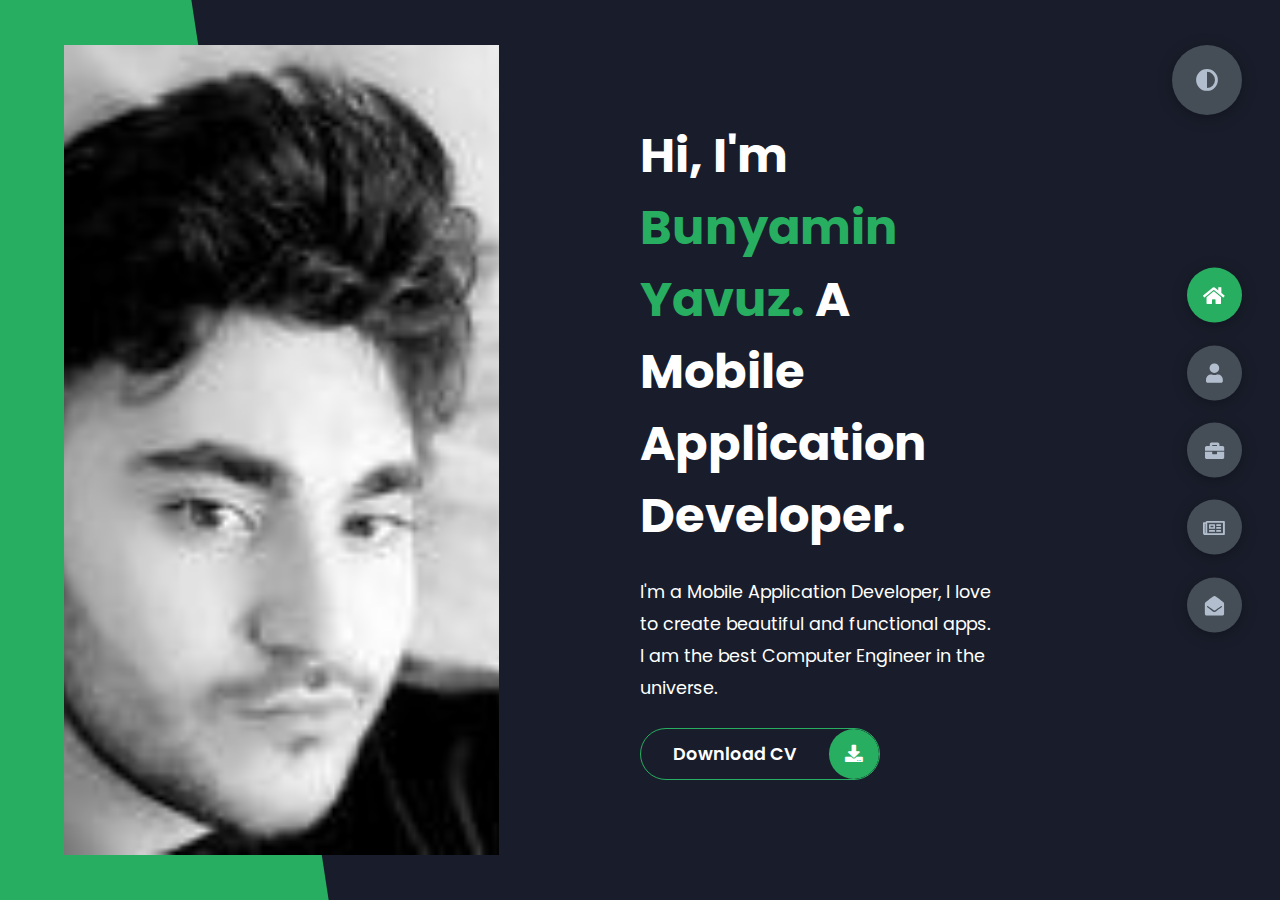
==== index.html @ 055fc120 "CE11" ====
<!DOCTYPE html>
<html lang="en">

<head>
    <meta charset="UTF-8">
    <meta http-equiv="X-UA-Compatible" content="IE=edge">
    <meta name="viewport" content="width=device-width, initial-scale=1.0">
    <title>Portfolio</title>
    <link rel="stylesheet" href="styles/styles.css">
    <link rel="preconnect" href="https://fonts.googleapis.com">
    <link rel="preconnect" href="https://fonts.gstatic.com" crossorigin>
    <link rel="stylesheet" href="https://cdnjs.cloudflare.com/ajax/libs/font-awesome/5.15.4/css/all.min.css"
        integrity="sha512-1ycn6IcaQQ40/MKBW2W4Rhis/DbILU74C1vSrLJxCq57o941Ym01SwNsOMqvEBFlcgUa6xLiPY/NS5R+E6ztJQ=="
        crossorigin="anonymous" referrerpolicy="no-referrer" />
    <link href="https://fonts.googleapis.com/css2?family=Poppins:wght@400;500;600;700;800&display=swap"
        rel="stylesheet">
</head>

<body class="main-content">
    <header class="container header active" id="home">
        <div class="header-content">
            <div class="left-header">
                <div class="h-shape"></div>
                <div class="image">
                    <img src="img/myProfilePhoto.png" alt="" width="70" height="100">
                </div>
            </div>
            <div class="right-header">
                <h1 class="name">
                    Hi, I'm <span>Bunyamin Yavuz.</span>
                    A Mobile Application Developer.
                </h1>
                <p>
                    I'm a Mobile Application Developer, I love to create beautiful and functional apps.
                    I am the best Computer Engineer in the universe.
                </p>
                <div class="btn-con">
                    <a href="" class="main-btn">
                        <span class="btn-text">Download CV</span>
                        <span class="btn-icon"><i class="fas fa-download"></i></span>
                    </a>
                </div>
            </div>
        </div>
    </header>
    <main>
        <section class="container about" id="about">
            <div class="main-title">
                <h2>About <span>me</span><span class="bg-text">my stats</span></h2>
            </div>
            <div class="about-container">
                <div class="left-about">
                    <h4>Information About me</h4>
                    <p>
                        I'm a computer engineering student in Turkiye.
                        I'm learning everything to become the best one.<br /> <br />
                        One day will come and that day everyone will know me.
                    </p>
                    <div class="btn-con">
                        <a href="#" class="main-btn">
                            <span class="btn-text">Download CV</span>
                            <span class="btn-icon"><i class="fas fa-download"></i></span>
                        </a>
                    </div>
                </div>
                <div class="right-about">
                    <div class="about-item">
                        <div class="abt-text">
                            <p class="large-text">20+</p>
                            <p class="small-text">Projects <br /> Completed</p>
                        </div>
                    </div>
                    <div class="about-item">
                        <div class="abt-text">
                            <p class="large-text">3+</p>
                            <p class="small-text">Years of <br /> experience</p>
                        </div>
                    </div>
                    <div class="about-item">
                        <div class="abt-text">
                            <p class="large-text">30+</p>
                            <p class="small-text">Happy <br /> Clients</p>
                        </div>
                    </div>
                    <div class="about-item">
                        <div class="abt-text">
                            <p class="large-text">40+</p>
                            <p class="small-text">Customer <br /> reviews</p>
                        </div>
                    </div>
                </div>
            </div>
            <div class="about-stats">
                <h4 class="stat-title">My Skills</h4>
                <div class="progress-bars">
                    <div class="progress-bar">
                        <p class="prog-title">html5</p>
                        <div class="progress-con">
                            <p class="prog-text">80%</p>
                            <div class="progress">
                                <span class="html"></span>
                            </div>
                        </div>
                    </div>
                    <div class="progress-bar">
                        <p class="prog-title">css3</p>
                        <div class="progress-con">
                            <p class="prog-text">80%</p>
                            <div class="progress">
                                <span class="css"></span>
                            </div>
                        </div>
                    </div>
                    <div class="progress-bar">
                        <p class="prog-title">python</p>
                        <div class="progress-con">
                            <p class="prog-text">75%</p>
                            <div class="progress">
                                <span class="js"></span>
                            </div>
                        </div>
                    </div>
                    <div class="progress-bar">
                        <p class="prog-title">Dart</p>
                        <div class="progress-con">
                            <p class="prog-text">85%</p>
                            <div class="progress">
                                <span class="react"></span>
                            </div>
                        </div>
                    </div>
                    <div class="progress-bar">
                        <p class="prog-title">Flutter</p>
                        <div class="progress-con">
                            <p class="prog-text">83%</p>
                            <div class="progress">
                                <span class="node"></span>
                            </div>
                        </div>
                    </div>
                    <div class="progress-bar">
                        <p class="prog-title">JavaScript</p>
                        <div class="progress-con">
                            <p class="prog-text">60%</p>
                            <div class="progress">
                                <span class="python"></span>
                            </div>
                        </div>
                    </div>
                </div>
            </div>
            <h4 class="stat-title">My Timeline</h4>
            <div class="timeline">
                <div class="timeline-item">
                    <div class="tl-icon">
                        <i class="fas fa-briefcase"></i>
                    </div>
                    <p class="tl-duration">2020 - present</p>
                    <h5>Computer Engineering Student<span> - University</span></h5>
                    <p>
                        ACADEMIC LANGUAGE SKILLS<br>
                        AUTOMATA THEORY AND FORMAL LANGUAGES<br>
                        COMPUTER NETWORKS<br>
                        COMPUTING FOR MEDICINE<br>
                        DATA MANAGEMENT AND FILE STRUCTURES<br>
                        DATABASE MANAGEMENT SYSTEMS<br>
                        DIFFERENTIAL EQUATIONS<br>
                        DIGITAL LOGIC SYSTEMS<br>
                        DIGITAL LOGIC SYSTEMS LABORATORY<br>
                        DISCRETE MATHEMATICS<br>
                        ECONOMICS<br>
                        ENGINEERING ETHICS<br>
                        FUNDAMENTALS OF COMPUTER VISION<br>
                        FUNDAMENTALS OF MACHINE LEARNING<br>
                        GRADUATION DESIGN PROJECT<br>
                        HUMAN-COMPUTER INTERACTION AND USABILITY<br>
                        WEB-BASED PROGRAMMING<br>
                        PRONOUNCIATION SKILLS<br>
                        PROGRAMMING LANGUAGES<br>
                        MICROPROCESSORS<br>
                        MICROPROCESSORS LABORATORY<br>
                        PHYSICS II<br>
                        MATHEMATICS II<br>
                        INTRODUCTION TO PROGRAMMING<br>
                        INTERNSHIP I-II<br>

                    </p>
                </div>
                <div class="timeline-item">
                    <div class="tl-icon">
                        <i class="fas fa-briefcase"></i>
                    </div>
                    <p class="tl-duration">2022 - present</p>
                    <h5>Flutter<span>Online Course</span></h5>
                    <p>
                        I'm learning how to develop native mobile applications as a cross-platform using the dart language with flutter sdk, and I'm uploading applications to the store.
                    </p>
                </div>
            </div>
        </section>
        <section class="container" id="portfolio">
            <div class="main-title">
                <h2>My <span>Portfolio</span><span class="bg-text">My Work</span></h2>
            </div>
            <p class="port-text">
                Here is some of my work that I've done in various programming languages.
            </p>
            <div class="portfolios">
                <div class="portfolio-item">
                    <div class="image">
                        <img src="img/port1.jpg" alt="">
                    </div>
                    <div class="hover-items">
                        <h3>Project Source</h3>
                        <div class="icons">
                            <a href="#" class="icon">
                                <i class="fab fa-github"></i>
                            </a>
                            <a href="#" class="icon">
                                <i class="fab fa-behance"></i>
                            </a>
                            <a href="#" class="icon">
                                <i class="fab fa-youtube"></i>
                            </a>
                        </div>
                    </div>
                </div>
                <div class="portfolio-item">
                    <div class="image">
                        <img src="img/port2.jpg" alt="">
                    </div>
                    <div class="hover-items">
                        <h3>Project Source</h3>
                        <div class="icons">
                            <a href="#" class="icon">
                                <i class="fab fa-github"></i>
                            </a>
                            <a href="#" class="icon">
                                <i class="fab fa-behance"></i>
                            </a>
                            <a href="#" class="icon">
                                <i class="fab fa-youtube"></i>
                            </a>
                        </div>
                    </div>
                </div>
                <div class="portfolio-item">
                    <div class="image">
                        <img src="img/port3.jpg" alt="">
                    </div>
                    <div class="hover-items">
                        <h3>Project Source</h3>
                        <div class="icons">
                            <a href="#" class="icon">
                                <i class="fab fa-github"></i>
                            </a>
                            <a href="#" class="icon">
                                <i class="fab fa-behance"></i>
                            </a>
                            <a href="#" class="icon">
                                <i class="fab fa-youtube"></i>
                            </a>
                        </div>
                    </div>
                </div>
                <div class="portfolio-item">
                    <div class="image">
                        <img src="img/port4.jpg" alt="">
                    </div>
                    <div class="hover-items">
                        <h3>Project Source</h3>
                        <div class="icons">
                            <a href="#" class="icon">
                                <i class="fab fa-github"></i>
                            </a>
                            <a href="#" class="icon">
                                <i class="fab fa-behance"></i>
                            </a>
                            <a href="#" class="icon">
                                <i class="fab fa-youtube"></i>
                            </a>
                        </div>
                    </div>
                </div>
                <div class="portfolio-item">
                    <div class="image">
                        <img src="img/port5.jpg" alt="">
                    </div>
                    <div class="hover-items">
                        <h3>Project Source</h3>
                        <div class="icons">
                            <a href="#" class="icon">
                                <i class="fab fa-github"></i>
                            </a>
                            <a href="#" class="icon">
                                <i class="fab fa-behance"></i>
                            </a>
                            <a href="#" class="icon">
                                <i class="fab fa-youtube"></i>
                            </a>
                        </div>
                    </div>
                </div>
                <div class="portfolio-item">
                    <div class="image">
                        <img src="img/port2.jpg" alt="">
                    </div>
                    <div class="hover-items">
                        <h3>Project Source</h3>
                        <div class="icons">
                            <a href="#" class="icon">
                                <i class="fab fa-github"></i>
                            </a>
                            <a href="#" class="icon">
                                <i class="fab fa-behance"></i>
                            </a>
                            <a href="#" class="icon">
                                <i class="fab fa-youtube"></i>
                            </a>
                        </div>
                    </div>
                </div>
                <div class="portfolio-item">
                    <div class="image">
                        <img src="img/port7.jpg" alt="">
                    </div>
                    <div class="hover-items">
                        <h3>Project Source</h3>
                        <div class="icons">
                            <a href="#" class="icon">
                                <i class="fab fa-github"></i>
                            </a>
                            <a href="#" class="icon">
                                <i class="fab fa-behance"></i>
                            </a>
                            <a href="#" class="icon">
                                <i class="fab fa-youtube"></i>
                            </a>
                        </div>
                    </div>
                </div>
            </div>
        </section>
        <section class="container" id="blogs">
            <div class="blogs-content">
                <div class="main-title">
                    <h2>My <span>Blogs</span><span class="bg-text">My Blogs</span></h2>
                </div>
                <div class="blogs">
                    <div class="blog">
                        <img src="img/port6.jpg" alt="">
                        <div class="blog-text">
                            <h4>
                                How to Create Your Own Mobile Application
                            </h4>
                            <p>
                                Lorem ipsum dolor sit, amet consectetur adipisicing elit.
                                Doloribus natus voluptas, eos obcaecati recusandae amet?
                            </p>
                        </div>
                    </div>
                    <div class="blog">
                        <img src="img/blog1.jpg" alt="">
                        <div class="blog-text">
                            <h4>
                                How to Become an Expert in Mobile Application Development
                            </h4>
                            <p>
                                Lorem ipsum dolor sit, amet consectetur adipisicing elit.
                                Doloribus natus voluptas, eos obcaecati recusandae amet?
                            </p>
                        </div>
                    </div>
                    <div class="blog">
                        <img src="img/blog2.jpg" alt="">
                        <div class="blog-text">
                            <h4>
                                Become a Mobile Application Developer in 3 months
                            </h4>
                            <p>
                                Lorem ipsum dolor sit, amet consectetur adipisicing elit.
                                Doloribus natus voluptas, eos obcaecati recusandae amet?
                            </p>
                        </div>
                    </div>
                    <div class="blog">
                        <img src="img/blog3.jpg" alt="">
                        <div class="blog-text">
                            <h4>
                                Development made easy with Flutter SDK
                            </h4>
                            <p>
                                Lorem ipsum dolor sit, amet consectetur adipisicing elit.
                                Doloribus natus voluptas, eos obcaecati recusandae amet?
                            </p>
                        </div>
                    </div>
                    <div class="blog">
                        <img src="img/port1.jpg" alt="">
                        <div class="blog-text">
                            <h4>
                                Get started with Flutter
                            </h4>
                            <p>
                                <a href="https://flutter.dev/learn">Learn Flutter</a>
                            </p>
                        </div>
                    </div>
                    <div class="blog">
                        <img src="img/port3.jpg" alt="">
                        <div class="blog-text">
                            <h4>
                                This is what you need to know about Mobile Application Development
                            </h4>
                            <p>
                                Lorem ipsum dolor sit, amet consectetur adipisicing elit.
                                Doloribus natus voluptas, eos obcaecati recusandae amet?
                            </p>
                        </div>
                    </div>
                </div>
            </div>
        </section>
        <section class="container contact" id="contact">
            <div class="contact-container">
                <div class="main-title">
                    <h2>Contact <span>Me</span><span class="bg-text">Contact</span></h2>
                </div>
                <div class="contact-content-con">
                    <div class="left-contact">
                        <h4>Contact me here</h4>
                        <p>
                            You can contact me without any hesitation.
                        </p>
                        <div class="contact-info">
                            <div class="contact-item">
                                <div class="icon">
                                    <i class="fas fa-map-marker-alt"></i>
                                    <span>Location</span>
                                </div>
                                <p>
                                    : Antalya, Turkiye
                                </p>
                            </div>
                            <div class="contact-item">
                                <div class="icon">
                                    <i class="fas fa-envelope"></i>
                                    <span>Email</span>
                                </div>
                                <p>
                                    <span>: 1b.yavuz07@gmail.com</span>
                                </p>
                            </div>
                            <div class="contact-item">
                                <div class="icon">
                                    <i class="fas fa-user-graduate"></i>
                                    <span>Education</span>
                                </div>
                                <p>
                                    <span>: University(Computer Engineering)</span>
                                </p>
                            </div>
                            <div class="contact-item">
                                <div class="icon">
                                    <i class="fas fa-user-graduate"></i>
                                    <span>Mobile Number</span>
                                </div>
                                <p>
                                    <span>: +905387374964</span>
                                </p>
                            </div>
                            <div class="contact-item">
                                <div class="icon">
                                    <i class="fas fa-globe-africa"></i>
                                    <span>Languages</span>
                                </div>
                                <p>
                                    <span>: Turkish, English</span>
                                </p>
                            </div>
                        </div>
                        <div class="contact-icons">
                            <div class="contact-icon">
                                <a href="https://www.instagram.com/bnymn_yvz07" target="_blank">
                                    <i class="fab fa-instagram"></i>
                                </a>
                                <a href="https://github.com/BunyaminYavuz" target="_blank">
                                    <i class="fab fa-github"></i>
                                </a>
                                <a href="https://twitter.com/bnymnYvz07" target="_blank">
                                    <i class="fab fa-twitter"></i>
                                </a>
                            </div>
                        </div>
                    </div>
                    <div class="right-contact">
                        <form action="" class="contact-form">
                            <div class="input-control i-c-2">
                                <input type="text" required placeholder="YOUR NAME">
                                <input type="email" required placeholder="YOUR EMAIL">
                            </div>
                            <div class="input-control">
                                <input type="text" required placeholder="ENTER SUBJECT">
                            </div>
                            <div class="input-control">
                                <textarea name="" id="" cols="15" rows="8" placeholder="Message Here..."></textarea>
                            </div>
                            <div class="submit-btn">
                                <a href="#" class="main-btn">
                                    <span class="btn-text">Download CV</span>
                                    <span class="btn-icon"><i class="fas fa-download"></i></span>
                                </a>
                            </div>
                        </form>
                    </div>
                </div>
            </div>
        </section>
    </main>

    <div class="controls">
        <div class="control active-btn" data-id="home">
            <i class="fas fa-home"></i>
        </div>
        <div class="control" data-id="about">
            <i class="fas fa-user"></i>
        </div>
        <div class="control" data-id="portfolio">
            <i class="fas fa-briefcase"></i>
        </div>
        <div class="control" data-id="blogs">
            <i class="far fa-newspaper"></i>
        </div>
        <div class="control" data-id="contact">
            <i class="fas fa-envelope-open"></i>
        </div>
    </div>
    <div class="theme-btn">
        <i class="fas fa-adjust"></i>
    </div>
    <script src="app.js"></script>
</body>

</html>
---- styles/styles.css ----
* {
  margin: 0;
  padding: 0;
  box-sizing: border-box;
  list-style: none;
}

:root {
  --color-primary: #191d2b;
  --color-secondary: #27ae60;
  --color-white: #ffffff;
  --color-black: #000;
  --color-grey0: #f8f8f8;
  --color-grey-1: #dbe1e8;
  --color-grey-2: #b2becd;
  --color-grey-3: #6c7983;
  --color-grey-4: #454e56;
  --color-grey-5: #2a2e35;
  --color-grey-6: #12181b;
  --br-sm-2: 14px;
  --box-shadow-1: 0 3px 15px rgba(0, 0, 0, 0.3);
}

.light-mode {
  --color-primary: #ffffff;
  --color-secondary: #f56692;
  --color-white: #454e56;
  --color-black: #000;
  --color-grey0: #f8f8f8;
  --color-grey-1: #6c7983;
  --color-grey-2: #6c7983;
  --color-grey-3: #6c7983;
  --color-grey-4: #454e56;
  --color-grey-5: #f8f8f8;
  --color-grey-6: #12181b;
}

body {
  background-color: var(--color-primary);
  font-family: "Poppins", sans-serif;
  font-size: 1.1rem;
  color: var(--color-white);
  transition: all 0.4s ease-in-out;
}

a {
  display: inline-block;
  text-decoration: none;
  color: inherit;
  font-family: inherit;
}

header {
  min-height: 100vh;
  color: var(--color-white);
  overflow: hidden;
  padding: 0 !important;
}

section {
  min-height: 100vh;
  width: 100%;
  position: absolute;
  left: 0;
  top: 0;
  padding: 3rem 18rem;
}

.container {
  display: none;
  transform: translateY(-100%) scale(0);
  transition: all 0.4s ease-in-out;
  background-color: var(--color-primary);
}

.active {
  display: block;
  animation: appear 1s ease-in-out;
  transform: translateY(0) scaleY(1);
}
@keyframes appear {
  0% {
    transform: translateY(-100%) scaleY(0);
  }
  100% {
    transform: translateY(0) scaleY(1);
  }
}

.controls {
  position: fixed;
  z-index: 10;
  top: 50%;
  right: 3%;
  display: flex;
  flex-direction: column;
  align-items: center;
  justify-content: center;
  transform: translateY(-50%);
}
.controls .control {
  padding: 1rem;
  cursor: pointer;
  background-color: var(--color-grey-4);
  width: 55px;
  height: 55px;
  border-radius: 50%;
  display: flex;
  justify-content: center;
  align-items: center;
  margin: 0.7rem 0;
  box-shadow: var(--box-shadow-1);
}
.controls .control i {
  font-size: 1.2rem;
  color: var(--color-grey-2);
  pointer-events: none;
}
.controls .active-btn {
  background-color: var(--color-secondary);
  transition: all 0.4s ease-in-out;
}
.controls .active-btn i {
  color: var(--color-white);
}

.theme-btn {
  top: 5%;
  right: 3%;
  width: 70px;
  height: 70px;
  border-radius: 50%;
  background-color: var(--color-grey-4);
  cursor: pointer;
  position: fixed;
  display: flex;
  justify-content: center;
  align-items: center;
  box-shadow: 0 3px 15px rgba(0, 0, 0, 0.3);
  transition: all 0.1s ease-in-out;
}
.theme-btn:active {
  transform: translateY(-3px);
}
.theme-btn i {
  font-size: 1.4rem;
  color: var(--color-grey-2);
  pointer-events: none;
}

/*Header-content*/
.header-content {
  display: grid;
  grid-template-columns: repeat(2, 1fr);
  min-height: 100vh;
}
.header-content .left-header {
  display: flex;
  align-items: center;
  position: relative;
}
.header-content .left-header .h-shape {
  transition: all 0.4s ease-in-out;
  width: 65%;
  height: 100%;
  background-color: var(--color-secondary);
  position: absolute;
  left: 0;
  top: 0;
  z-index: -1;
  clip-path: polygon(0 0, 46% 0, 79% 100%, 0% 100%);
}
.header-content .left-header .image {
  border-radius: var(--br-sm-2);
  height: 90%;
  width: 68%;
  margin-left: 4rem;
  background-color: var(--color-black);
  transition: all 0.4s ease-in-out;
}
.header-content .left-header .image img {
  width: 100%;
  height: 100%;
  object-fit: cover;
  transition: all 0.4s ease-in-out;
  filter: grayscale(100%);
}
.header-content .left-header .image img:hover {
  filter: grayscale(0);
}
.header-content .right-header {
  display: flex;
  flex-direction: column;
  justify-content: center;
  padding-right: 18rem;
}
.header-content .right-header .name {
  font-size: 3rem;
}
.header-content .right-header .name span {
  color: var(--color-secondary);
}
.header-content .right-header p {
  margin: 1.5rem 0;
  line-height: 2rem;
}

/*About*/
.about-container {
  display: grid;
  grid-template-columns: repeat(2, 1fr);
  padding-top: 3.5rem;
  padding-bottom: 5rem;
}
.about-container .right-about {
  display: grid;
  grid-template-columns: repeat(2, 1fr);
  grid-gap: 2rem;
}
.about-container .right-about .about-item {
  border: 1px solid var(--color-grey-5);
  border-radius: 5px;
  transition: all 0.4s ease-in-out;
  box-shadow: 1px 2px 15px rgba(0, 0, 0, 0.1);
}
.about-container .right-about .about-item:hover {
  cursor: default;
  transform: translateY(-5px);
  border: 1px solid var(--color-secondary);
  box-shadow: 1px 4px 15px rgba(0, 0, 0, 0.32);
}
.about-container .right-about .about-item .abt-text {
  padding: 1.5rem;
  display: flex;
  flex-direction: column;
}
.about-container .right-about .about-item .abt-text .large-text {
  font-size: 3rem;
  font-weight: 700;
  color: var(--color-secondary);
}
.about-container .right-about .about-item .abt-text .small-text {
  padding-left: 3rem;
  position: relative;
  text-transform: uppercase;
  font-size: 1.2rem;
  color: var(--color-grey-1);
  letter-spacing: 2px;
}
.about-container .right-about .about-item .abt-text .small-text::before {
  content: "";
  position: absolute;
  left: 0;
  top: 15px;
  width: 2rem;
  height: 2px;
  background-color: var(--color-grey-5);
}
.about-container .left-about {
  padding-right: 5rem;
}
.about-container .left-about p {
  line-height: 2rem;
  padding: 1rem;
  color: var(--color-grey-1);
}
.about-container .left-about h4 {
  font-size: 2rem;
  text-transform: uppercase;
}

.about-stats {
  padding-bottom: 4rem;
}
.about-stats .progress-bars {
  display: grid;
  grid-template-columns: repeat(2, 1fr);
  grid-gap: 2rem;
}
.about-stats .progress-bars .progress-bar {
  display: flex;
  flex-direction: column;
}
.about-stats .progress-bars .progress-bar .prog-title {
  text-transform: uppercase;
  font-weight: 500;
}
.about-stats .progress-bars .progress-bar .progress-con {
  display: flex;
  align-items: center;
}
.about-stats .progress-bars .progress-bar .progress-con .prog-text {
  color: var(--color-grey-2);
}
.about-stats .progress-bars .progress-bar .progress-con .progress {
  width: 100%;
  height: 0.45rem;
  background-color: var(--color-grey-4);
  margin-left: 1rem;
  position: relative;
}
.about-stats .progress-bars .progress-bar .progress-con .progress span {
  position: absolute;
  top: 0;
  left: 0;
  height: 100%;
  background-color: var(--color-secondary);
  transition: all 0.4s ease-in-out;
  width: 60%;
}
.about-stats .progress-bars .progress-bar .progress-con .progress .html {
  width: 80%;
}
.about-stats .progress-bars .progress-bar .progress-con .progress .css {
  width: 95%;
}
.about-stats .progress-bars .progress-bar .progress-con .progress .js {
  width: 75%;
}
.about-stats .progress-bars .progress-bar .progress-con .progress .react {
  width: 60%;
}
.about-stats .progress-bars .progress-bar .progress-con .progress .node {
  width: 87%;
}
.about-stats .progress-bars .progress-bar .progress-con .progress .python {
  width: 70%;
}

.stat-title {
  text-transform: uppercase;
  font-size: 1.4rem;
  text-align: center;
  padding: 3.5rem 0;
  position: relative;
}
.stat-title::before {
  content: "";
  position: absolute;
  left: 50%;
  top: 0;
  width: 40%;
  height: 1px;
  background-color: var(--color-grey-5);
  transform: translateX(-50%);
}

/*Timeline*/
.timeline {
  display: grid;
  grid-template-columns: repeat(2, 1fr);
  grid-gap: 2rem;
  padding-bottom: 3rem;
}
.timeline .timeline-item {
  position: relative;
  padding-left: 3rem;
  border-left: 1px solid var(--color-grey-5);
}
.timeline .timeline-item .tl-icon {
  position: absolute;
  left: -27px;
  top: 0;
  background-color: var(--color-secondary);
  width: 50px;
  height: 50px;
  border-radius: 50%;
  display: flex;
  align-items: center;
  justify-content: center;
}
.timeline .timeline-item .tl-icon i {
  font-size: 1.3rem;
}
.timeline .timeline-item .tl-duration {
  padding: 0.2rem 0.6rem;
  background-color: var(--color-grey-5);
  border-radius: 15px;
  display: inline-block;
  font-size: 0.8rem;
  text-transform: uppercase;
  font-weight: 500;
}
.timeline .timeline-item h5 {
  padding: 1rem 0;
  text-transform: uppercase;
  font-size: 1.3rem;
  font-weight: 600;
}
.timeline .timeline-item h5 span {
  color: var(--color-grey-2);
  font-weight: 500;
  font-size: 1.2rem;
}
.timeline .timeline-item p {
  color: var(--color-grey-2);
}

.port-text {
  padding: 2rem 0;
  text-align: center;
}

.portfolios {
  display: grid;
  grid-template-columns: repeat(3, 1fr);
  grid-gap: 2rem;
  margin-top: 3rem;
}
.portfolios .portfolio-item {
  position: relative;
  border-radius: 15px;
}
.portfolios .portfolio-item img {
  width: 100%;
  height: 300px;
  object-fit: cover;
  border-radius: 15px;
}
.portfolios .portfolio-item .hover-items {
  width: 100%;
  height: 100%;
  background-color: var(--color-secondary);
  position: absolute;
  left: 0;
  top: 0;
  border-radius: 15px;
  display: flex;
  justify-content: center;
  align-items: center;
  flex-direction: column;
  opacity: 0;
  transform: scale(0);
  transition: all 0.4s ease-in-out;
}
.portfolios .portfolio-item .hover-items h3 {
  font-size: 1.5rem;
  color: var(--color-white);
  margin-bottom: 1.5rem;
}
.portfolios .portfolio-item .hover-items .icons {
  display: flex;
  justify-content: center;
  align-items: center;
}
.portfolios .portfolio-item .hover-items .icons .icon {
  background-color: var(--color-primary);
  border-radius: 50%;
  width: 50px;
  height: 50px;
  display: flex;
  align-items: center;
  justify-content: center;
  margin: 0 1rem;
  cursor: pointer;
  transition: all 0.4s ease-in-out;
}
.portfolios .portfolio-item .hover-items .icons .icon i {
  font-size: 1.5rem;
  color: var(--color-white);
  margin: 0 1rem;
}
.portfolios .portfolio-item .hover-items .icons .icon:hover {
  background-color: var(--color-white);
}
.portfolios .portfolio-item .hover-items .icons .icon:hover i {
  color: var(--color-primary);
}

.portfolio-item:hover .hover-items {
  opacity: 1;
  transform: scale(1);
}

.blogs {
  display: grid;
  grid-template-columns: repeat(3, 1fr);
  grid-gap: 2rem;
  margin-top: 3rem;
}
.blogs .blog {
  position: relative;
  background-color: var(--color-grey-5);
  border-radius: 5px;
  box-shadow: 1px 1px 20px rgba(0, 0, 0, 0.1);
  transition: all 0.4s ease-in-out;
}
.blogs .blog:hover {
  box-shadow: 1px 1px 20px rgba(0, 0, 0, 0.3);
  transform: translateY(-5px);
  transition: all 0.4s ease-in-out;
}
.blogs .blog:hover img {
  filter: grayscale(0);
  transform: scale(1.1);
  box-shadow: 0px 4px 15px rgba(0, 0, 0, 0.8);
}
.blogs .blog img {
  width: 100%;
  height: 300px;
  object-fit: cover;
  border-top-left-radius: 5px;
  border-top-right-radius: 5px;
  filter: grayscale(100%);
  transition: all 0.4s ease-in-out;
}
.blogs .blog .blog-text {
  margin-top: -7px;
  padding: 1.1rem;
  border-top: 8px solid var(--color-secondary);
}
.blogs .blog .blog-text h4 {
  font-size: 1.5rem;
  margin-bottom: 0.7rem;
  transition: all 0.4s ease-in-out;
  cursor: pointer;
}
.blogs .blog .blog-text h4:hover {
  color: var(--color-secondary);
}
.blogs .blog .blog-text p {
  color: var(--color-grey-2);
  line-height: 2rem;
  padding-bottom: 1rem;
}

.contact-content-con {
  display: flex;
  padding-top: 3.5rem;
}
.contact-content-con .left-contact {
  flex: 2;
}
.contact-content-con .left-contact h4 {
  margin-top: 1rem;
  font-size: 2rem;
  text-transform: uppercase;
}
.contact-content-con .left-contact p {
  margin: 1rem 0;
  line-height: 2rem;
}
.contact-content-con .left-contact .contact-info .contact-item {
  display: grid;
  grid-template-columns: minmax(140px, 1fr) 3fr;
  gap: 1rem;
}
.contact-content-con .left-contact .contact-info .contact-item p {
  margin: 0.3rem 0 !important;
  padding: 0 !important;
}
.contact-content-con .left-contact .contact-info .contact-item .icon {
  display: grid;
  grid-template-columns: 40px 1fr;
}
.contact-content-con .left-contact .contact-info .contact-item .icon i {
  display: flex;
  align-items: center;
  font-size: 1.3rem;
}
.contact-content-con .left-contact .contact-info .contact-item .icon span {
  display: flex;
  align-items: center;
  line-height: 1rem;
}
.contact-content-con .left-contact .contact-icon {
  display: flex;
  margin-top: 2rem;
}
.contact-content-con .left-contact .contact-icon a {
  display: flex;
  align-items: center;
  color: var(--color-white);
  background-color: var(--color-grey-5);
  cursor: pointer;
  justify-content: center;
  width: 50px;
  height: 50px;
  border-radius: 50%;
  margin: 0 0.4rem;
  transition: all 0.4s ease-in-out;
}
.contact-content-con .left-contact .contact-icon a:hover {
  background-color: var(--color-secondary);
}
.contact-content-con .left-contact .contact-icon a:hover i {
  color: var(--color-primary);
}
.contact-content-con .left-contact .contact-icon a i {
  display: flex;
  align-items: center;
  justify-content: center;
  font-size: 1.3rem;
}
.contact-content-con .right-contact {
  flex: 3;
  margin-left: 3rem;
}
.contact-content-con .right-contact .input-control {
  margin: 1.5rem 0;
}
.contact-content-con .right-contact .input-control input,
.contact-content-con .right-contact .input-control textarea {
  border-radius: 30px;
  font-weight: inherit;
  font-size: inherit;
  font-family: inherit;
  padding: 0.8rem 1.1rem;
  outline: none;
  border: none;
  background-color: var(--color-grey-5);
  width: 100%;
  color: var(--color-white);
  resize: none;
}
.contact-content-con .right-contact .i-c-2 {
  display: flex;
}
.contact-content-con .right-contact .i-c-2 :last-child {
  margin-left: 1.5rem;
}
.contact-content-con .right-contact .submit-btn {
  display: flex;
  justify-content: flex-start;
}

/*Independed components*/
.btn-con {
  display: flex;
  align-self: flex-start;
}

.main-btn {
  border-radius: 30px;
  color: inherit;
  font-weight: 600;
  position: relative;
  border: 1px solid var(--color-secondary);
  display: flex;
  align-self: flex-start;
  align-items: center;
  overflow: hidden;
}
.main-btn .btn-text {
  padding: 0 2rem;
}
.main-btn .btn-icon {
  background-color: var(--color-secondary);
  display: flex;
  align-items: center;
  justify-content: center;
  border-radius: 50%;
  padding: 1rem;
}
.main-btn::before {
  content: "";
  position: absolute;
  top: 0;
  right: 0;
  transform: translateX(100%);
  transition: all 0.4s ease-out;
  z-index: -1;
}
.main-btn:hover {
  transition: all 0.4s ease-out;
}
.main-btn:hover::before {
  width: 100%;
  height: 100%;
  background-color: var(--color-secondary);
  transform: translateX(0);
  transition: all 0.4s ease-out;
}

.main-title {
  text-align: center;
}
.main-title h2 {
  position: relative;
  text-transform: uppercase;
  font-size: 4rem;
  font-weight: 700;
}
.main-title h2 span {
  color: var(--color-secondary);
}
.main-title h2 .bg-text {
  position: absolute;
  top: 50%;
  left: 50%;
  color: var(--color-grey-5);
  transition: all 0.4s ease-in-out;
  z-index: -1;
  transform: translate(-50%, -50%);
  font-weight: 800;
  font-size: 6.3rem;
}

.about-container .left-about p {
  padding-left: 0;
}

@media screen and (max-width: 600px) {
  header {
    padding: 0 !important;
  }
  .theme-btn {
    width: 50px;
    height: 50px;
  }
  .header-content {
    grid-template-columns: repeat(1, 1fr);
    padding-bottom: 6rem;
  }
  .left-header .h-shape {
    display: none;
  }
  .right-header {
    grid-row: 1;
    padding-right: 0rem !important;
    width: 90%;
    margin: 0 auto;
  }
  .right-header .name {
    font-size: 2.5rem !important;
    text-align: center;
    padding-top: 3rem;
  }
  .header-content .left-header .image {
    margin: 0 auto;
    width: 90%;
  }
  .controls {
    top: auto;
    bottom: 0;
    flex-direction: row;
    justify-content: center;
    left: 50%;
    transform: translateX(-50%);
    width: 100%;
    background-color: var(--color-grey-5);
  }
  .controls .control {
    margin: 1rem 0.3rem;
  }
  .about-container {
    grid-template-columns: repeat(1, 1fr);
  }
  .about-container .right-about {
    grid-template-columns: repeat(1, 1fr);
    padding-top: 2.5rem;
  }
  .about-container .left-about {
    padding-right: 0;
  }
  .about-container .left-about p {
    padding-left: 0;
  }
  .timeline {
    grid-template-columns: repeat(1, 1fr);
    padding-bottom: 6rem;
  }
  .container {
    padding: 2rem 2.5rem !important;
  }
  .about-stats .progress-bars {
    grid-template-columns: repeat(1, 1fr);
  }
  .portfolios {
    grid-template-columns: repeat(1, 1fr);
    padding-bottom: 6rem;
    margin-top: 1rem;
  }
  .blogs {
    grid-template-columns: repeat(1, 1fr);
    padding-bottom: 6rem;
  }
  .contact-content-con {
    flex-direction: column;
  }
  .contact-content-con .right-contact {
    margin-left: 0;
    margin-top: 2.5rem;
  }
  .contact-content-con .right-contact .i-c-2 {
    flex-direction: column;
  }
  .contact-content-con .right-contact .i-c-2 :last-child {
    margin-left: 0;
    margin-top: 1.5rem;
  }
  .contact-content-con .right-contact {
    margin-bottom: 6rem;
  }
  .contact-item {
    flex-direction: column;
    margin: 1rem 0;
  }
  .contact-item p {
    font-size: 15px;
    color: var(--color-grey-2);
  }
  .contact-item span {
    font-size: 15px;
  }
  .contact-item .icon {
    grid-template-columns: 25px 1fr;
  }
  .main-title h2 {
    font-size: 2rem;
  }
  .main-title h2 span {
    font-size: 2.3rem;
  }
  .main-title h2 .bg-text {
    font-size: 2.3rem;
  }
}
@media screen and (max-width: 1432px) {
  .container {
    padding: 7rem 11rem;
  }
  .contact-content-con {
    flex-direction: column;
  }
  .contact-content-con .right-contact {
    margin-left: 0;
    margin-top: 2.5rem;
  }
  .contact-content-con .right-contact .i-c-2 {
    flex-direction: column;
  }
  .contact-content-con .right-contact .i-c-2 :last-child {
    margin-left: 0;
    margin-top: 1.5rem;
  }
  .contact-content-con .right-contact {
    margin-bottom: 6rem;
  }
  .main-title h2 .bg-text {
    font-size: 5.5rem;
  }
}
@media screen and (max-width: 1250px) {
  .blogs {
    grid-template-columns: repeat(2, 1fr);
    margin-top: 6rem;
  }
  .portfolios {
    grid-template-columns: repeat(2, 1fr);
  }
  .header-content .right-header {
    padding-right: 9rem;
  }
}
@media screen and (max-width: 660px) {
  .blogs {
    grid-template-columns: repeat(1, 1fr);
  }
  .portfolios {
    grid-template-columns: repeat(1, 1fr);
  }
}
@media screen and (max-width: 1070px) {
  .about-container {
    grid-template-columns: repeat(1, 1fr);
  }
  .about-container .right-about {
    padding-top: 2.5rem;
  }
  .main-title h2 {
    font-size: 4rem;
  }
  .main-title h2 span {
    font-size: 4rem;
  }
  .main-title h2 .bg-text {
    font-size: 4.5rem;
  }
}
@media screen and (max-width: 970px) {
  .container {
    padding: 7rem 6rem;
  }
  .about-container .left-about {
    padding-right: 0rem;
  }
  .header-content {
    grid-template-columns: repeat(1, 1fr);
    padding-bottom: 6rem;
  }
  .left-header .h-shape {
    display: none;
  }
  .left-header .image {
    width: 90% !important;
    margin: 0 auto !important;
  }
  .right-header {
    grid-row: 1;
    padding-right: 0rem !important;
    width: 90%;
    margin: 0 auto;
  }
  .right-header .name {
    font-size: 2.5rem !important;
    text-align: center;
    padding-top: 3rem;
  }
}
@media screen and (max-width: 700px) {
  .container {
    padding: 7rem 3rem;
  }
  .about-stats .progress-bars {
    grid-template-columns: repeat(1, 1fr);
  }
  .about-container .right-about {
    grid-template-columns: repeat(1, 1fr);
  }
  .timeline {
    grid-template-columns: repeat(1, 1fr);
  }
  .main-title h2 {
    font-size: 3rem;
  }
  .main-title h2 span {
    font-size: 3rem;
  }
  .main-title h2 .bg-text {
    font-size: 4rem;
  }
}/*# sourceMappingURL=styles.css.map */
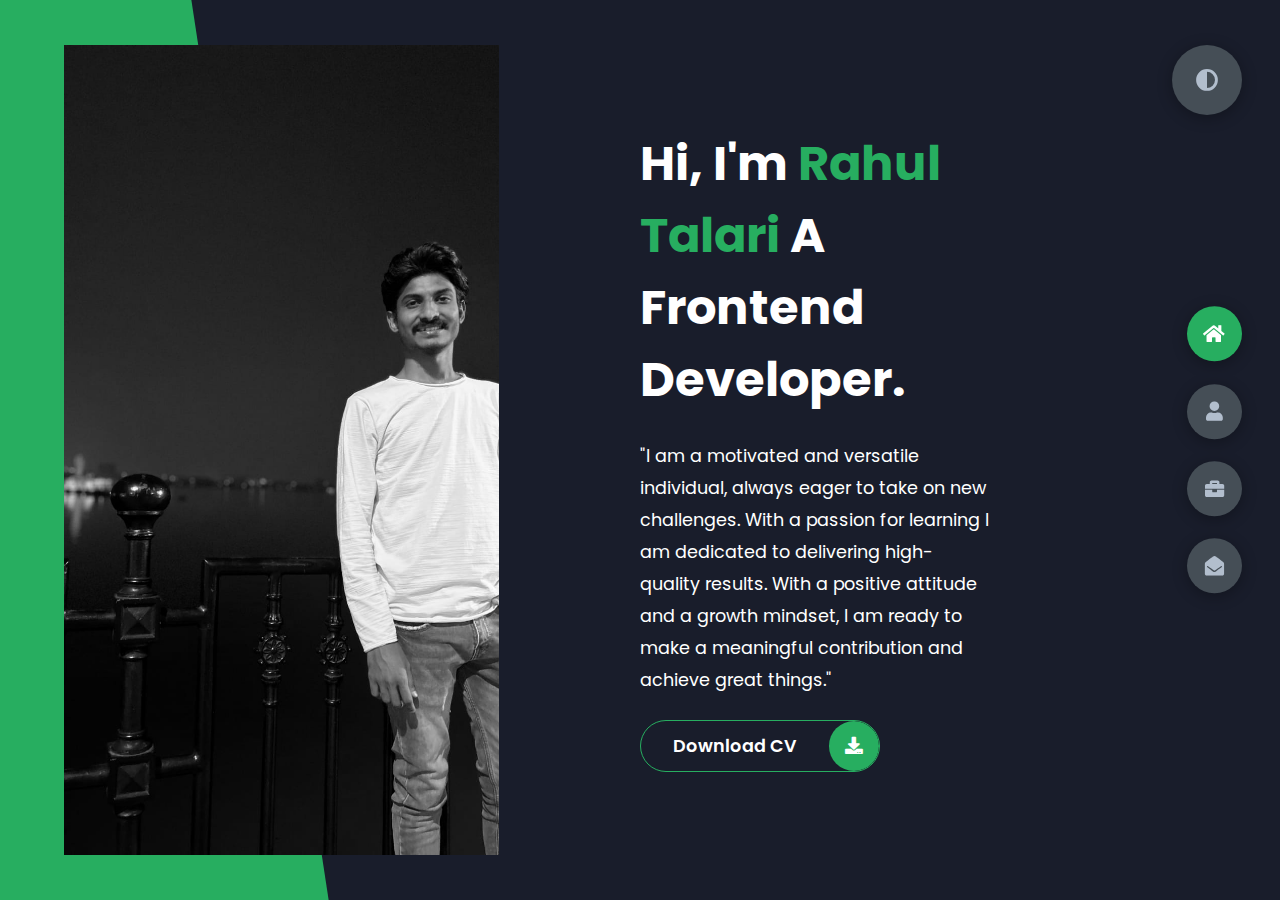
==== commit 3f941996: "Merge 9c639c60a6b4c94c3963bd19aed0814a29bf889d into d375f35c5ca3ef851695885207901fe9979290b1" ====
--- a/index.html
+++ b/index.html
@@ -1,6 +1,5 @@
 <!DOCTYPE html>
 <html lang="en">
-
 <head>
     <meta charset="UTF-8">
     <meta http-equiv="X-UA-Compatible" content="IE=edge">
@@ -9,33 +8,28 @@
     <link rel="stylesheet" href="styles/styles.css">
     <link rel="preconnect" href="https://fonts.googleapis.com">
     <link rel="preconnect" href="https://fonts.gstatic.com" crossorigin>
-    <link rel="stylesheet" href="https://cdnjs.cloudflare.com/ajax/libs/font-awesome/5.15.4/css/all.min.css"
-        integrity="sha512-1ycn6IcaQQ40/MKBW2W4Rhis/DbILU74C1vSrLJxCq57o941Ym01SwNsOMqvEBFlcgUa6xLiPY/NS5R+E6ztJQ=="
-        crossorigin="anonymous" referrerpolicy="no-referrer" />
-    <link href="https://fonts.googleapis.com/css2?family=Poppins:wght@400;500;600;700;800&display=swap"
-        rel="stylesheet">
+    <link rel="stylesheet" href="https://cdnjs.cloudflare.com/ajax/libs/font-awesome/5.15.4/css/all.min.css" integrity="sha512-1ycn6IcaQQ40/MKBW2W4Rhis/DbILU74C1vSrLJxCq57o941Ym01SwNsOMqvEBFlcgUa6xLiPY/NS5R+E6ztJQ==" crossorigin="anonymous" referrerpolicy="no-referrer" />
+    <link href="https://fonts.googleapis.com/css2?family=Poppins:wght@400;500;600;700;800&display=swap" rel="stylesheet">
 </head>
-
 <body class="main-content">
     <header class="container header active" id="home">
         <div class="header-content">
             <div class="left-header">
                 <div class="h-shape"></div>
                 <div class="image">
-                    <img src="img/myProfilePhoto.png" alt="" width="70" height="100">
+                    <img src="img/hero.jpg" alt="">
                 </div>
             </div>
             <div class="right-header">
                 <h1 class="name">
-                    Hi, I'm <span>Bunyamin Yavuz.</span>
-                    A Mobile Application Developer.
+                    Hi, I'm <span>Rahul Talari</span>
+                    A Frontend Developer.
                 </h1>
                 <p>
-                    I'm a Mobile Application Developer, I love to create beautiful and functional apps.
-                    I am the best Computer Engineer in the universe.
+                    "I am a motivated and versatile individual, always eager to take on new challenges. With a passion for learning I am dedicated to delivering high-quality results. With a positive attitude and a growth mindset, I am ready to make a meaningful contribution and achieve great things."
                 </p>
                 <div class="btn-con">
-                    <a href="" class="main-btn">
+                    <a href="https://drive.google.com/file/d/1JeAzBZcrSFL7q4zWxWLA1e-Z7Yxamy0b/view?usp=drive_link" class="main-btn">
                         <span class="btn-text">Download CV</span>
                         <span class="btn-icon"><i class="fas fa-download"></i></span>
                     </a>
@@ -52,49 +46,50 @@
                 <div class="left-about">
                     <h4>Information About me</h4>
                     <p>
-                        I'm a computer engineering student in Turkiye.
-                        I'm learning everything to become the best one.<br /> <br />
-                        One day will come and that day everyone will know me.
+                        Hi, I am Rahul.
+                        Exceptionally focused and reliable Entry level Frontend Developer with an outstanding work ethic .I am adept at contributing to a highly collaborating work environment, finding solutions and determining client satisfaction. I am a fast learner and quickly integrate to a team so I can provide value to a company and the customers. I am experienced in object-oriented programming , developing , testing & debugging code .
+                        
+                        Critical thinker with an instinct for design who plans to use these qualities in a front-end developer role that allows me to further develop my skills.
                     </p>
                     <div class="btn-con">
-                        <a href="#" class="main-btn">
+                        <a href="https://drive.google.com/file/d/1JeAzBZcrSFL7q4zWxWLA1e-Z7Yxamy0b/view?usp=drive_link" class="main-btn">
                             <span class="btn-text">Download CV</span>
                             <span class="btn-icon"><i class="fas fa-download"></i></span>
                         </a>
                     </div>
                 </div>
-                <div class="right-about">
+                <!-- <div class="right-about">
                     <div class="about-item">
                         <div class="abt-text">
-                            <p class="large-text">20+</p>
+                            <p class="large-text">650+</p>
                             <p class="small-text">Projects <br /> Completed</p>
                         </div>
                     </div>
                     <div class="about-item">
                         <div class="abt-text">
-                            <p class="large-text">3+</p>
+                            <p class="large-text">10+</p>
                             <p class="small-text">Years of <br /> experience</p>
                         </div>
                     </div>
                     <div class="about-item">
                         <div class="abt-text">
-                            <p class="large-text">30+</p>
+                            <p class="large-text">300+</p>
                             <p class="small-text">Happy <br /> Clients</p>
                         </div>
                     </div>
                     <div class="about-item">
                         <div class="abt-text">
-                            <p class="large-text">40+</p>
+                            <p class="large-text">400+</p>
                             <p class="small-text">Customer <br /> reviews</p>
                         </div>
                     </div>
-                </div>
+                </div> -->
             </div>
             <div class="about-stats">
                 <h4 class="stat-title">My Skills</h4>
                 <div class="progress-bars">
                     <div class="progress-bar">
-                        <p class="prog-title">html5</p>
+                        <p class="prog-title">html</p>
                         <div class="progress-con">
                             <p class="prog-text">80%</p>
                             <div class="progress">
@@ -103,16 +98,16 @@
                         </div>
                     </div>
                     <div class="progress-bar">
-                        <p class="prog-title">css3</p>
-                        <div class="progress-con">
-                            <p class="prog-text">80%</p>
+                        <p class="prog-title">css</p>
+                        <div class="progress-con">
+                            <p class="prog-text">85%</p>
                             <div class="progress">
                                 <span class="css"></span>
                             </div>
                         </div>
                     </div>
                     <div class="progress-bar">
-                        <p class="prog-title">python</p>
+                        <p class="prog-title">javascript</p>
                         <div class="progress-con">
                             <p class="prog-text">75%</p>
                             <div class="progress">
@@ -121,25 +116,34 @@
                         </div>
                     </div>
                     <div class="progress-bar">
-                        <p class="prog-title">Dart</p>
-                        <div class="progress-con">
-                            <p class="prog-text">85%</p>
+                        <p class="prog-title">React JS</p>
+                        <div class="progress-con">
+                            <p class="prog-text">75%</p>
                             <div class="progress">
                                 <span class="react"></span>
                             </div>
                         </div>
                     </div>
                     <div class="progress-bar">
-                        <p class="prog-title">Flutter</p>
-                        <div class="progress-con">
-                            <p class="prog-text">83%</p>
+                        <p class="prog-title">NodeJS</p>
+                        <div class="progress-con">
+                            <p class="prog-text">50%</p>
                             <div class="progress">
                                 <span class="node"></span>
                             </div>
                         </div>
                     </div>
                     <div class="progress-bar">
-                        <p class="prog-title">JavaScript</p>
+                        <p class="prog-title">VS Code</p>
+                        <div class="progress-con">
+                            <p class="prog-text">70%</p>
+                            <div class="progress">
+                                <span class="python"></span>
+                            </div>
+                        </div>
+                    </div>
+                    <div class="progress-bar">
+                        <p class="prog-title">Version Control</p>
                         <div class="progress-con">
                             <p class="prog-text">60%</p>
                             <div class="progress">
@@ -155,45 +159,56 @@
                     <div class="tl-icon">
                         <i class="fas fa-briefcase"></i>
                     </div>
-                    <p class="tl-duration">2020 - present</p>
-                    <h5>Computer Engineering Student<span> - University</span></h5>
-                    <p>
-                        ACADEMIC LANGUAGE SKILLS<br>
-                        AUTOMATA THEORY AND FORMAL LANGUAGES<br>
-                        COMPUTER NETWORKS<br>
-                        COMPUTING FOR MEDICINE<br>
-                        DATA MANAGEMENT AND FILE STRUCTURES<br>
-                        DATABASE MANAGEMENT SYSTEMS<br>
-                        DIFFERENTIAL EQUATIONS<br>
-                        DIGITAL LOGIC SYSTEMS<br>
-                        DIGITAL LOGIC SYSTEMS LABORATORY<br>
-                        DISCRETE MATHEMATICS<br>
-                        ECONOMICS<br>
-                        ENGINEERING ETHICS<br>
-                        FUNDAMENTALS OF COMPUTER VISION<br>
-                        FUNDAMENTALS OF MACHINE LEARNING<br>
-                        GRADUATION DESIGN PROJECT<br>
-                        HUMAN-COMPUTER INTERACTION AND USABILITY<br>
-                        WEB-BASED PROGRAMMING<br>
-                        PRONOUNCIATION SKILLS<br>
-                        PROGRAMMING LANGUAGES<br>
-                        MICROPROCESSORS<br>
-                        MICROPROCESSORS LABORATORY<br>
-                        PHYSICS II<br>
-                        MATHEMATICS II<br>
-                        INTRODUCTION TO PROGRAMMING<br>
-                        INTERNSHIP I-II<br>
+                    <p class="tl-duration">2022 - present</p>
+                    <h5>Frontend Developer<span> - PoHu Labs</span></h5>
 
+
+                    <p>
+                       Hyderabad,India
                     </p>
                 </div>
                 <div class="timeline-item">
                     <div class="tl-icon">
                         <i class="fas fa-briefcase"></i>
                     </div>
-                    <p class="tl-duration">2022 - present</p>
-                    <h5>Flutter<span>Online Course</span></h5>
-                    <p>
-                        I'm learning how to develop native mobile applications as a cross-platform using the dart language with flutter sdk, and I'm uploading applications to the store.
+                    <p class="tl-duration">Jun 2019 - Sep 2022</p>
+                    <h5>Bachelor of Science In Mathematics And Physics Yogi Vemana University <span> -Sri Venkateswara Degree & Pg College </span></h5>
+                    <p>
+                        7.83 CGPA
+                    </p>
+                    <br/>
+                    <p>
+                        Kadapa , Andhra Pradesh
+                    </p>
+                    
+                </div>
+                <div class="timeline-item">
+                    <div class="tl-icon">
+                        <i class="fas fa-briefcase"></i>
+                    </div>
+                    <p class="tl-duration">Jun 2017 - Apr 2019</p>
+                    <h5>XII,  Mathematics,Physics and Chemistry<span> - St Joseph's Junior College </span></h5>
+                    
+                    <p>
+                    8.3 CGPA
+                    </p>
+                    <br/>
+                    <p>
+                        Kadapa , Andhra Pradesh
+                    </p>
+                </div>
+                <div class="timeline-item">
+                    <div class="tl-icon">
+                        <i class="fas fa-briefcase"></i>
+                    </div>
+                    <p class="tl-duration">2017</p>
+                    <h5>SSC <span> - YPPM Govt High School, Allagadda</span></h5>
+                    <p>
+                        8.3 CGPA
+                        </p>
+                        <br/>
+                    <p>
+                        Nandyal , Andhra Pradesh
                     </p>
                 </div>
             </div>
@@ -203,40 +218,34 @@
                 <h2>My <span>Portfolio</span><span class="bg-text">My Work</span></h2>
             </div>
             <p class="port-text">
-                Here is some of my work that I've done in various programming languages.
+                Here is some of my work that I've done .
             </p>
             <div class="portfolios">
                 <div class="portfolio-item">
                     <div class="image">
-                        <img src="img/port1.jpg" alt="">
-                    </div>
-                    <div class="hover-items">
-                        <h3>Project Source</h3>
-                        <div class="icons">
-                            <a href="#" class="icon">
-                                <i class="fab fa-github"></i>
-                            </a>
-                            <a href="#" class="icon">
-                                <i class="fab fa-behance"></i>
-                            </a>
-                            <a href="#" class="icon">
-                                <i class="fab fa-youtube"></i>
-                            </a>
-                        </div>
-                    </div>
-                </div>
-                <div class="portfolio-item">
-                    <div class="image">
-                        <img src="img/port2.jpg" alt="">
-                    </div>
-                    <div class="hover-items">
-                        <h3>Project Source</h3>
-                        <div class="icons">
-                            <a href="#" class="icon">
-                                <i class="fab fa-github"></i>
-                            </a>
-                            <a href="#" class="icon">
-                                <i class="fab fa-behance"></i>
+                        <img src="img/todolist.png" alt="">
+                    </div>
+                    <div class="hover-items">
+                        <h3>Todo List</h3>
+                        <div class="icons">
+                            <a href="https://github.com/Rahulnani14/TodoList" class="icon">
+                                <i class="fab fa-github"></i>
+                            </a>
+                            <a href="#" class="icon">
+                                <i class="fab fa-youtube"></i>
+                            </a>
+                        </div>
+                    </div>
+                </div>
+                <div class="portfolio-item">
+                    <div class="image">
+                        <img src="img/Habit.png" alt="">
+                    </div>
+                    <div class="hover-items">
+                        <h3>React Habit</h3>
+                        <div class="icons">
+                            <a href="https://github.com/Rahulnani14/ReactHabit" class="icon">
+                                <i class="fab fa-github"></i>
                             </a>
                             <a href="#" class="icon">
                                 <i class="fab fa-youtube"></i>
@@ -342,7 +351,7 @@
             </div>
         </section>
         <section class="container" id="blogs">
-            <div class="blogs-content">
+            <!-- <div class="blogs-content">
                 <div class="main-title">
                     <h2>My <span>Blogs</span><span class="bg-text">My Blogs</span></h2>
                 </div>
@@ -351,10 +360,10 @@
                         <img src="img/port6.jpg" alt="">
                         <div class="blog-text">
                             <h4>
-                                How to Create Your Own Mobile Application
+                                How to Create Your Own Website
                             </h4>
                             <p>
-                                Lorem ipsum dolor sit, amet consectetur adipisicing elit.
+                                Lorem ipsum dolor sit, amet consectetur adipisicing elit. 
                                 Doloribus natus voluptas, eos obcaecati recusandae amet?
                             </p>
                         </div>
@@ -363,10 +372,10 @@
                         <img src="img/blog1.jpg" alt="">
                         <div class="blog-text">
                             <h4>
-                                How to Become an Expert in Mobile Application Development
+                                How to Become an Expert in Web Design
                             </h4>
                             <p>
-                                Lorem ipsum dolor sit, amet consectetur adipisicing elit.
+                                Lorem ipsum dolor sit, amet consectetur adipisicing elit. 
                                 Doloribus natus voluptas, eos obcaecati recusandae amet?
                             </p>
                         </div>
@@ -375,10 +384,10 @@
                         <img src="img/blog2.jpg" alt="">
                         <div class="blog-text">
                             <h4>
-                                Become a Mobile Application Developer in 3 months
+                                Become a Web Designer in 10 Days
                             </h4>
                             <p>
-                                Lorem ipsum dolor sit, amet consectetur adipisicing elit.
+                                Lorem ipsum dolor sit, amet consectetur adipisicing elit. 
                                 Doloribus natus voluptas, eos obcaecati recusandae amet?
                             </p>
                         </div>
@@ -387,10 +396,10 @@
                         <img src="img/blog3.jpg" alt="">
                         <div class="blog-text">
                             <h4>
-                                Development made easy with Flutter SDK
+                                Debbuging made easy with Web Inspector
                             </h4>
                             <p>
-                                Lorem ipsum dolor sit, amet consectetur adipisicing elit.
+                                Lorem ipsum dolor sit, amet consectetur adipisicing elit. 
                                 Doloribus natus voluptas, eos obcaecati recusandae amet?
                             </p>
                         </div>
@@ -399,10 +408,11 @@
                         <img src="img/port1.jpg" alt="">
                         <div class="blog-text">
                             <h4>
-                                Get started with Flutter
+                                Get started with Web Design and UI Design
                             </h4>
                             <p>
-                                <a href="https://flutter.dev/learn">Learn Flutter</a>
+                                Lorem ipsum dolor sit, amet consectetur adipisicing elit. 
+                                Doloribus natus voluptas, eos obcaecati recusandae amet?
                             </p>
                         </div>
                     </div>
@@ -410,16 +420,16 @@
                         <img src="img/port3.jpg" alt="">
                         <div class="blog-text">
                             <h4>
-                                This is what you need to know about Mobile Application Development
+                                This is what you need to know about Web Design
                             </h4>
                             <p>
-                                Lorem ipsum dolor sit, amet consectetur adipisicing elit.
+                                Lorem ipsum dolor sit, amet consectetur adipisicing elit. 
                                 Doloribus natus voluptas, eos obcaecati recusandae amet?
                             </p>
                         </div>
                     </div>
                 </div>
-            </div>
+            </div> -->
         </section>
         <section class="container contact" id="contact">
             <div class="contact-container">
@@ -430,7 +440,7 @@
                     <div class="left-contact">
                         <h4>Contact me here</h4>
                         <p>
-                            You can contact me without any hesitation.
+                            If you wanna get in touch, talk to me about a project collaboration or just say hi,
                         </p>
                         <div class="contact-info">
                             <div class="contact-item">
@@ -439,7 +449,7 @@
                                     <span>Location</span>
                                 </div>
                                 <p>
-                                    : Antalya, Turkiye
+                                    : India, kadapa , Andhra Pradesh ,516002
                                 </p>
                             </div>
                             <div class="contact-item">
@@ -448,7 +458,7 @@
                                     <span>Email</span>
                                 </div>
                                 <p>
-                                    <span>: 1b.yavuz07@gmail.com</span>
+                                    <span>: rahultalari14@gmail.com</span>
                                 </p>
                             </div>
                             <div class="contact-item">
@@ -457,7 +467,7 @@
                                     <span>Education</span>
                                 </div>
                                 <p>
-                                    <span>: University(Computer Engineering)</span>
+                                    : Sri Venkateswara Degree College, Kadapa
                                 </p>
                             </div>
                             <div class="contact-item">
@@ -466,7 +476,7 @@
                                     <span>Mobile Number</span>
                                 </div>
                                 <p>
-                                    <span>: +905387374964</span>
+                                    <span>: 84640-30516</span>
                                 </p>
                             </div>
                             <div class="contact-item">
@@ -475,20 +485,23 @@
                                     <span>Languages</span>
                                 </div>
                                 <p>
-                                    <span>: Turkish, English</span>
+                                    <span>: English,Telugu</span>
                                 </p>
                             </div>
                         </div>
                         <div class="contact-icons">
                             <div class="contact-icon">
-                                <a href="https://www.instagram.com/bnymn_yvz07" target="_blank">
-                                    <i class="fab fa-instagram"></i>
-                                </a>
-                                <a href="https://github.com/BunyaminYavuz" target="_blank">
+                                <!-- <a href="www.facebook.com" target="_blank">
+                                    <i class="fab fa-facebook-f"></i>
+                                </a> -->
+                                <!-- <a href="#" target="_blank">
+                                    <i class="fab fa-twitter"></i>
+                                </a> -->
+                                <a href="https://github.com/Rahulnani14" target="_blank">
                                     <i class="fab fa-github"></i>
                                 </a>
-                                <a href="https://twitter.com/bnymnYvz07" target="_blank">
-                                    <i class="fab fa-twitter"></i>
+                                <a href="https://www.linkedin.com/in/rahul-talari-860987266/" target="_blank">
+                                    <i class="fab fa-linkedin"></i>
                                 </a>
                             </div>
                         </div>
@@ -519,7 +532,7 @@
     </main>
 
     <div class="controls">
-        <div class="control active-btn" data-id="home">
+        <div class="control active-btn" data-id="home" >
             <i class="fas fa-home"></i>
         </div>
         <div class="control" data-id="about">
@@ -528,9 +541,9 @@
         <div class="control" data-id="portfolio">
             <i class="fas fa-briefcase"></i>
         </div>
-        <div class="control" data-id="blogs">
+        <!-- <div class="control" data-id="blogs">
             <i class="far fa-newspaper"></i>
-        </div>
+        </div> -->
         <div class="control" data-id="contact">
             <i class="fas fa-envelope-open"></i>
         </div>
@@ -540,5 +553,4 @@
     </div>
     <script src="app.js"></script>
 </body>
-
 </html>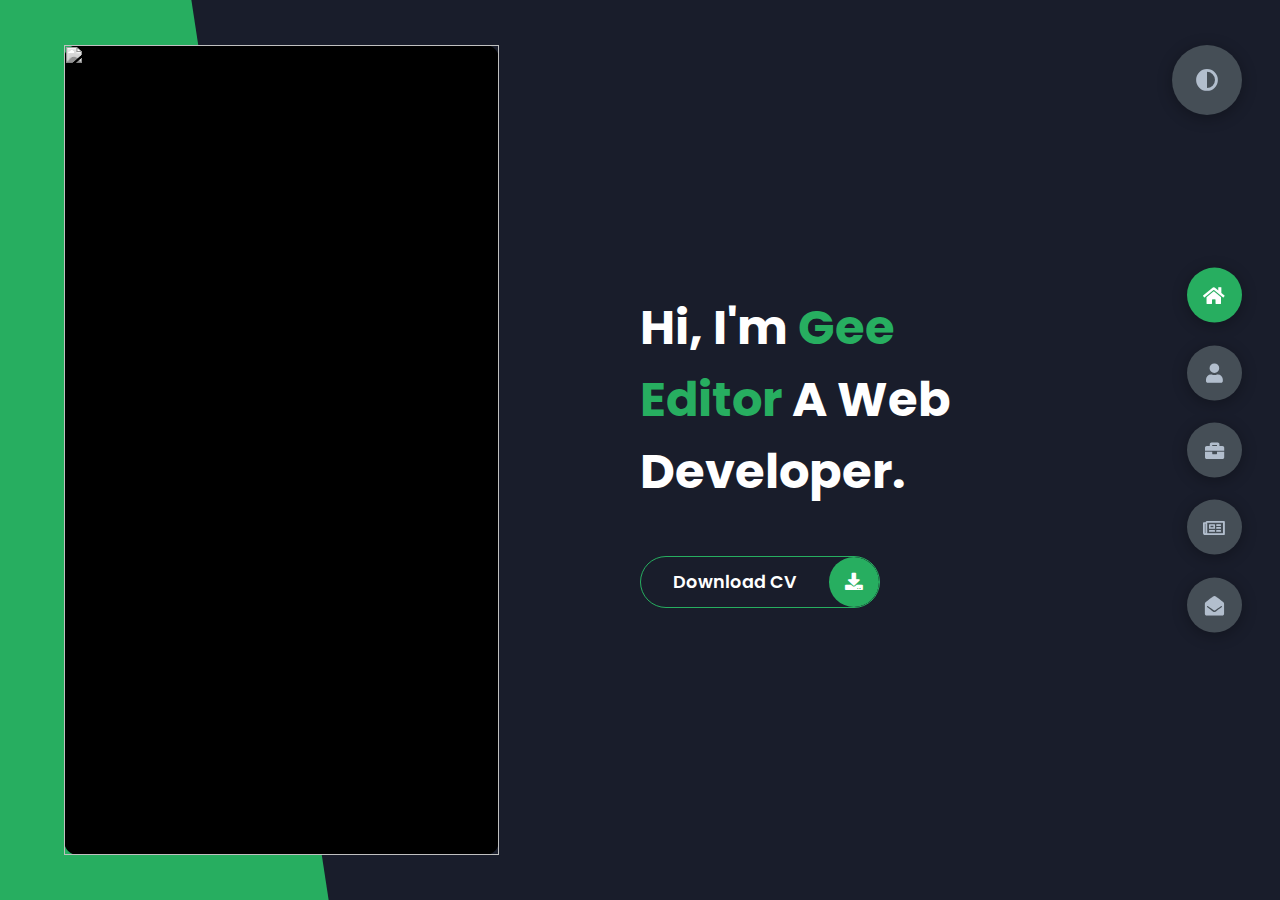
==== commit 881c1673: "new change" ====
--- a/index.html
+++ b/index.html
@@ -17,19 +17,19 @@
             <div class="left-header">
                 <div class="h-shape"></div>
                 <div class="image">
-                    <img src="img/hero.jpg" alt="">
+                    <img src="img/hero.png" alt="">
                 </div>
             </div>
             <div class="right-header">
                 <h1 class="name">
-                    Hi, I'm <span>Rahul Talari</span>
-                    A Frontend Developer.
+                    Hi, I'm <span>Gee Editor</span>
+                    A Web Developer.
                 </h1>
                 <p>
-                    "I am a motivated and versatile individual, always eager to take on new challenges. With a passion for learning I am dedicated to delivering high-quality results. With a positive attitude and a growth mindset, I am ready to make a meaningful contribution and achieve great things."
+                   
                 </p>
                 <div class="btn-con">
-                    <a href="https://drive.google.com/file/d/1JeAzBZcrSFL7q4zWxWLA1e-Z7Yxamy0b/view?usp=drive_link" class="main-btn">
+                    <a href="" class="main-btn">
                         <span class="btn-text">Download CV</span>
                         <span class="btn-icon"><i class="fas fa-download"></i></span>
                     </a>
@@ -46,19 +46,22 @@
                 <div class="left-about">
                     <h4>Information About me</h4>
                     <p>
-                        Hi, I am Rahul.
-                        Exceptionally focused and reliable Entry level Frontend Developer with an outstanding work ethic .I am adept at contributing to a highly collaborating work environment, finding solutions and determining client satisfaction. I am a fast learner and quickly integrate to a team so I can provide value to a company and the customers. I am experienced in object-oriented programming , developing , testing & debugging code .
-                        
-                        Critical thinker with an instinct for design who plans to use these qualities in a front-end developer role that allows me to further develop my skills.
+                        Lorem ipsum dolor sit amet consectetur adipisicing elit. 
+                        Eveniet labore nihil obcaecati consequatur. Debitis error doloremque, 
+                        vero eos vel nemo eius voluptatem dicta tenetur modi. <br /> <br /> La musica
+                        delectus dolore fugiat exercitationem a, 
+                        ipsum quidem quo enim natus accusamus labore dolores nam. Unde.
+                        Lorem ipsum dolor sit amet consectetur, adipisicing elit. 
+                        Harum non necessitatibus deleniti eum soluta.
                     </p>
                     <div class="btn-con">
-                        <a href="https://drive.google.com/file/d/1JeAzBZcrSFL7q4zWxWLA1e-Z7Yxamy0b/view?usp=drive_link" class="main-btn">
+                        <a href="#" class="main-btn">
                             <span class="btn-text">Download CV</span>
                             <span class="btn-icon"><i class="fas fa-download"></i></span>
                         </a>
                     </div>
                 </div>
-                <!-- <div class="right-about">
+                <div class="right-about">
                     <div class="about-item">
                         <div class="abt-text">
                             <p class="large-text">650+</p>
@@ -83,13 +86,13 @@
                             <p class="small-text">Customer <br /> reviews</p>
                         </div>
                     </div>
-                </div> -->
+                </div>
             </div>
             <div class="about-stats">
                 <h4 class="stat-title">My Skills</h4>
                 <div class="progress-bars">
                     <div class="progress-bar">
-                        <p class="prog-title">html</p>
+                        <p class="prog-title">html5</p>
                         <div class="progress-con">
                             <p class="prog-text">80%</p>
                             <div class="progress">
@@ -98,9 +101,9 @@
                         </div>
                     </div>
                     <div class="progress-bar">
-                        <p class="prog-title">css</p>
+                        <p class="prog-title">css3</p>
                         <div class="progress-con">
-                            <p class="prog-text">85%</p>
+                            <p class="prog-text">95%</p>
                             <div class="progress">
                                 <span class="css"></span>
                             </div>
@@ -116,7 +119,7 @@
                         </div>
                     </div>
                     <div class="progress-bar">
-                        <p class="prog-title">React JS</p>
+                        <p class="prog-title">ReactJS</p>
                         <div class="progress-con">
                             <p class="prog-text">75%</p>
                             <div class="progress">
@@ -127,25 +130,16 @@
                     <div class="progress-bar">
                         <p class="prog-title">NodeJS</p>
                         <div class="progress-con">
-                            <p class="prog-text">50%</p>
+                            <p class="prog-text">87%</p>
                             <div class="progress">
                                 <span class="node"></span>
                             </div>
                         </div>
                     </div>
                     <div class="progress-bar">
-                        <p class="prog-title">VS Code</p>
+                        <p class="prog-title">Python</p>
                         <div class="progress-con">
                             <p class="prog-text">70%</p>
-                            <div class="progress">
-                                <span class="python"></span>
-                            </div>
-                        </div>
-                    </div>
-                    <div class="progress-bar">
-                        <p class="prog-title">Version Control</p>
-                        <div class="progress-con">
-                            <p class="prog-text">60%</p>
                             <div class="progress">
                                 <span class="python"></span>
                             </div>
@@ -159,56 +153,60 @@
                     <div class="tl-icon">
                         <i class="fas fa-briefcase"></i>
                     </div>
-                    <p class="tl-duration">2022 - present</p>
-                    <h5>Frontend Developer<span> - PoHu Labs</span></h5>
-
-
-                    <p>
-                       Hyderabad,India
+                    <p class="tl-duration">2010 - present</p>
+                    <h5>Web Developer<span> - Vircrosoft</span></h5>
+                    <p>
+                        Lorem ipsum dolor sit amet consectetur adipisicing elit. Saepe quasi vero fugit.
                     </p>
                 </div>
                 <div class="timeline-item">
                     <div class="tl-icon">
                         <i class="fas fa-briefcase"></i>
                     </div>
-                    <p class="tl-duration">Jun 2019 - Sep 2022</p>
-                    <h5>Bachelor of Science In Mathematics And Physics Yogi Vemana University <span> -Sri Venkateswara Degree & Pg College </span></h5>
-                    <p>
-                        7.83 CGPA
-                    </p>
-                    <br/>
-                    <p>
-                        Kadapa , Andhra Pradesh
-                    </p>
-                    
+                    <p class="tl-duration">2008 - 2011</p>
+                    <h5>Software Engineer<span> - Boogle, Inc.</span></h5>
+                    <p>
+                        Lorem ipsum dolor sit amet consectetur adipisicing elit. Saepe quasi vero fugit.
+                    </p>
                 </div>
                 <div class="timeline-item">
                     <div class="tl-icon">
                         <i class="fas fa-briefcase"></i>
                     </div>
-                    <p class="tl-duration">Jun 2017 - Apr 2019</p>
-                    <h5>XII,  Mathematics,Physics and Chemistry<span> - St Joseph's Junior College </span></h5>
-                    
-                    <p>
-                    8.3 CGPA
-                    </p>
-                    <br/>
-                    <p>
-                        Kadapa , Andhra Pradesh
+                    <p class="tl-duration">2016 - 2017</p>
+                    <h5>C++ Programmer<span> - Slime Tech</span></h5>
+                    <p>
+                        Lorem ipsum dolor sit amet consectetur adipisicing elit. Saepe quasi vero fugit.
                     </p>
                 </div>
                 <div class="timeline-item">
                     <div class="tl-icon">
                         <i class="fas fa-briefcase"></i>
                     </div>
-                    <p class="tl-duration">2017</p>
-                    <h5>SSC <span> - YPPM Govt High School, Allagadda</span></h5>
-                    <p>
-                        8.3 CGPA
-                        </p>
-                        <br/>
-                    <p>
-                        Nandyal , Andhra Pradesh
+                    <p class="tl-duration">2009 - 2013</p>
+                    <h5>Business Degree<span> - Sussex University</span></h5>
+                    <p>
+                        Lorem ipsum dolor sit amet consectetur adipisicing elit. Saepe quasi vero fugit.
+                    </p>
+                </div>
+                <div class="timeline-item">
+                    <div class="tl-icon">
+                        <i class="fas fa-briefcase"></i>
+                    </div>
+                    <p class="tl-duration">2013 - 2016</p>
+                    <h5>Computer Science Degree<span> - Brookes University</span></h5>
+                    <p>
+                        Lorem ipsum dolor sit amet consectetur adipisicing elit. Saepe quasi vero fugit.
+                    </p>
+                </div>
+                <div class="timeline-item">
+                    <div class="tl-icon">
+                        <i class="fas fa-briefcase"></i>
+                    </div>
+                    <p class="tl-duration">2017 - present</p>
+                    <h5>3d Animation<span> - Brighton University</span></h5>
+                    <p>
+                        Lorem ipsum dolor sit amet consectetur adipisicing elit. Saepe quasi vero fugit.
                     </p>
                 </div>
             </div>
@@ -218,34 +216,40 @@
                 <h2>My <span>Portfolio</span><span class="bg-text">My Work</span></h2>
             </div>
             <p class="port-text">
-                Here is some of my work that I've done .
+                Here is some of my work that I've done in various programming languages.
             </p>
             <div class="portfolios">
                 <div class="portfolio-item">
                     <div class="image">
-                        <img src="img/todolist.png" alt="">
-                    </div>
-                    <div class="hover-items">
-                        <h3>Todo List</h3>
-                        <div class="icons">
-                            <a href="https://github.com/Rahulnani14/TodoList" class="icon">
-                                <i class="fab fa-github"></i>
-                            </a>
-                            <a href="#" class="icon">
-                                <i class="fab fa-youtube"></i>
-                            </a>
-                        </div>
-                    </div>
-                </div>
-                <div class="portfolio-item">
-                    <div class="image">
-                        <img src="img/Habit.png" alt="">
-                    </div>
-                    <div class="hover-items">
-                        <h3>React Habit</h3>
-                        <div class="icons">
-                            <a href="https://github.com/Rahulnani14/ReactHabit" class="icon">
-                                <i class="fab fa-github"></i>
+                        <img src="img/port1.jpg" alt="">
+                    </div>
+                    <div class="hover-items">
+                        <h3>Project Source</h3>
+                        <div class="icons">
+                            <a href="#" class="icon">
+                                <i class="fab fa-github"></i>
+                            </a>
+                            <a href="#" class="icon">
+                                <i class="fab fa-behance"></i>
+                            </a>
+                            <a href="#" class="icon">
+                                <i class="fab fa-youtube"></i>
+                            </a>
+                        </div>
+                    </div>
+                </div>
+                <div class="portfolio-item">
+                    <div class="image">
+                        <img src="img/port2.jpg" alt="">
+                    </div>
+                    <div class="hover-items">
+                        <h3>Project Source</h3>
+                        <div class="icons">
+                            <a href="#" class="icon">
+                                <i class="fab fa-github"></i>
+                            </a>
+                            <a href="#" class="icon">
+                                <i class="fab fa-behance"></i>
                             </a>
                             <a href="#" class="icon">
                                 <i class="fab fa-youtube"></i>
@@ -351,7 +355,7 @@
             </div>
         </section>
         <section class="container" id="blogs">
-            <!-- <div class="blogs-content">
+            <div class="blogs-content">
                 <div class="main-title">
                     <h2>My <span>Blogs</span><span class="bg-text">My Blogs</span></h2>
                 </div>
@@ -429,7 +433,7 @@
                         </div>
                     </div>
                 </div>
-            </div> -->
+            </div>
         </section>
         <section class="container contact" id="contact">
             <div class="contact-container">
@@ -440,7 +444,8 @@
                     <div class="left-contact">
                         <h4>Contact me here</h4>
                         <p>
-                            If you wanna get in touch, talk to me about a project collaboration or just say hi,
+                            Lorem ipsum dolor sit amet consectetur adipisicing elit. 
+                            In, laborum numquam? Quam excepturi perspiciatis quas quasi.
                         </p>
                         <div class="contact-info">
                             <div class="contact-item">
@@ -449,7 +454,7 @@
                                     <span>Location</span>
                                 </div>
                                 <p>
-                                    : India, kadapa , Andhra Pradesh ,516002
+                                    : London, united Kingdom
                                 </p>
                             </div>
                             <div class="contact-item">
@@ -458,7 +463,7 @@
                                     <span>Email</span>
                                 </div>
                                 <p>
-                                    <span>: rahultalari14@gmail.com</span>
+                                    <span>: maclinzuniversal@gmail.com</span>
                                 </p>
                             </div>
                             <div class="contact-item">
@@ -467,7 +472,7 @@
                                     <span>Education</span>
                                 </div>
                                 <p>
-                                    : Sri Venkateswara Degree College, Kadapa
+                                    <span>: Sussex University, East Sussex</span>
                                 </p>
                             </div>
                             <div class="contact-item">
@@ -476,7 +481,7 @@
                                     <span>Mobile Number</span>
                                 </div>
                                 <p>
-                                    <span>: 84640-30516</span>
+                                    <span>: 07522670617</span>
                                 </p>
                             </div>
                             <div class="contact-item">
@@ -485,23 +490,23 @@
                                     <span>Languages</span>
                                 </div>
                                 <p>
-                                    <span>: English,Telugu</span>
+                                    <span>: Afrikaans, English, Spanish</span>
                                 </p>
                             </div>
                         </div>
                         <div class="contact-icons">
                             <div class="contact-icon">
-                                <!-- <a href="www.facebook.com" target="_blank">
+                                <a href="www.facebook.com" target="_blank">
                                     <i class="fab fa-facebook-f"></i>
-                                </a> -->
-                                <!-- <a href="#" target="_blank">
+                                </a>
+                                <a href="#" target="_blank">
                                     <i class="fab fa-twitter"></i>
-                                </a> -->
-                                <a href="https://github.com/Rahulnani14" target="_blank">
+                                </a>
+                                <a href="#" target="_blank">
                                     <i class="fab fa-github"></i>
                                 </a>
-                                <a href="https://www.linkedin.com/in/rahul-talari-860987266/" target="_blank">
-                                    <i class="fab fa-linkedin"></i>
+                                <a href="#" target="_blank">
+                                    <i class="fab fa-youtube"></i>
                                 </a>
                             </div>
                         </div>
@@ -541,9 +546,9 @@
         <div class="control" data-id="portfolio">
             <i class="fas fa-briefcase"></i>
         </div>
-        <!-- <div class="control" data-id="blogs">
+        <div class="control" data-id="blogs">
             <i class="far fa-newspaper"></i>
-        </div> -->
+        </div>
         <div class="control" data-id="contact">
             <i class="fas fa-envelope-open"></i>
         </div>
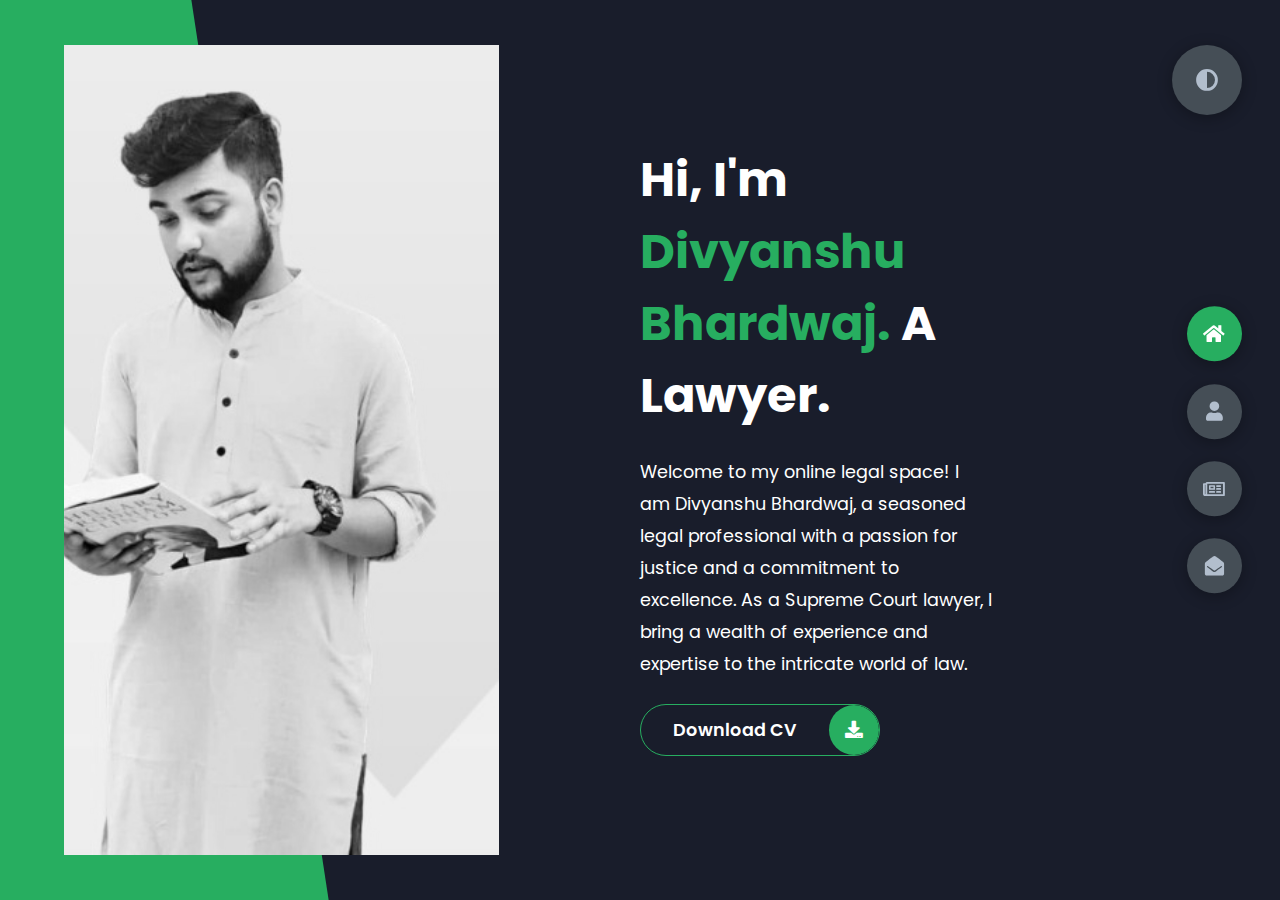
==== commit 2b0a2949: "try 1" ====
--- a/index.html
+++ b/index.html
@@ -1,561 +1,617 @@
 <!DOCTYPE html>
 <html lang="en">
-<head>
-    <meta charset="UTF-8">
-    <meta http-equiv="X-UA-Compatible" content="IE=edge">
-    <meta name="viewport" content="width=device-width, initial-scale=1.0">
-    <title>Portfolio</title>
-    <link rel="stylesheet" href="styles/styles.css">
-    <link rel="preconnect" href="https://fonts.googleapis.com">
-    <link rel="preconnect" href="https://fonts.gstatic.com" crossorigin>
-    <link rel="stylesheet" href="https://cdnjs.cloudflare.com/ajax/libs/font-awesome/5.15.4/css/all.min.css" integrity="sha512-1ycn6IcaQQ40/MKBW2W4Rhis/DbILU74C1vSrLJxCq57o941Ym01SwNsOMqvEBFlcgUa6xLiPY/NS5R+E6ztJQ==" crossorigin="anonymous" referrerpolicy="no-referrer" />
-    <link href="https://fonts.googleapis.com/css2?family=Poppins:wght@400;500;600;700;800&display=swap" rel="stylesheet">
-</head>
-<body class="main-content">
+  <head>
+    <meta charset="UTF-8" />
+    <meta http-equiv="X-UA-Compatible" content="IE=edge" />
+    <meta name="viewport" content="width=device-width, initial-scale=1.0" />
+    <title>Divyanshu Bhardwaj</title>
+    <link rel="stylesheet" href="styles/styles.css" />
+    <link rel="preconnect" href="https://fonts.googleapis.com" />
+    <link rel="preconnect" href="https://fonts.gstatic.com" crossorigin />
+    <link
+      rel="stylesheet"
+      href="https://cdnjs.cloudflare.com/ajax/libs/font-awesome/5.15.4/css/all.min.css"
+      integrity="sha512-1ycn6IcaQQ40/MKBW2W4Rhis/DbILU74C1vSrLJxCq57o941Ym01SwNsOMqvEBFlcgUa6xLiPY/NS5R+E6ztJQ=="
+      crossorigin="anonymous"
+      referrerpolicy="no-referrer"
+    />
+    <link
+      href="https://fonts.googleapis.com/css2?family=Poppins:wght@400;500;600;700;800&display=swap"
+      rel="stylesheet"
+    />
+  </head>
+  <body class="main-content">
     <header class="container header active" id="home">
-        <div class="header-content">
-            <div class="left-header">
-                <div class="h-shape"></div>
-                <div class="image">
-                    <img src="img/hero.png" alt="">
-                </div>
-            </div>
-            <div class="right-header">
-                <h1 class="name">
-                    Hi, I'm <span>Gee Editor</span>
-                    A Web Developer.
-                </h1>
-                <p>
-                   
-                </p>
-                <div class="btn-con">
-                    <a href="" class="main-btn">
-                        <span class="btn-text">Download CV</span>
-                        <span class="btn-icon"><i class="fas fa-download"></i></span>
-                    </a>
-                </div>
-            </div>
-        </div>
+      <div class="header-content">
+        <div class="left-header">
+          <div class="h-shape"></div>
+          <div class="image">
+            <img src="img\edit bg.jpg" alt="" />
+          </div>
+        </div>
+        <div class="right-header">
+          <h1 class="name">
+            Hi, I'm <span>Divyanshu Bhardwaj.</span>
+            A Lawyer.
+          </h1>
+          <p>
+            Welcome to my online legal space! I am Divyanshu Bhardwaj, a
+            seasoned legal professional with a passion for justice and a
+            commitment to excellence. As a Supreme Court lawyer, I bring a
+            wealth of experience and expertise to the intricate world of law.
+          </p>
+          <div class="btn-con">
+            <a href="img\Divyanshu Bhardwaj resume.pdf" class="main-btn">
+              <span class="btn-text">Download CV</span>
+              <span class="btn-icon"><i class="fas fa-download"></i></span>
+            </a>
+          </div>
+        </div>
+      </div>
     </header>
     <main>
-        <section class="container about" id="about">
-            <div class="main-title">
-                <h2>About <span>me</span><span class="bg-text">my stats</span></h2>
-            </div>
-            <div class="about-container">
-                <div class="left-about">
-                    <h4>Information About me</h4>
-                    <p>
-                        Lorem ipsum dolor sit amet consectetur adipisicing elit. 
-                        Eveniet labore nihil obcaecati consequatur. Debitis error doloremque, 
-                        vero eos vel nemo eius voluptatem dicta tenetur modi. <br /> <br /> La musica
-                        delectus dolore fugiat exercitationem a, 
-                        ipsum quidem quo enim natus accusamus labore dolores nam. Unde.
-                        Lorem ipsum dolor sit amet consectetur, adipisicing elit. 
-                        Harum non necessitatibus deleniti eum soluta.
-                    </p>
-                    <div class="btn-con">
-                        <a href="#" class="main-btn">
-                            <span class="btn-text">Download CV</span>
-                            <span class="btn-icon"><i class="fas fa-download"></i></span>
-                        </a>
-                    </div>
-                </div>
-                <div class="right-about">
-                    <div class="about-item">
-                        <div class="abt-text">
-                            <p class="large-text">650+</p>
-                            <p class="small-text">Projects <br /> Completed</p>
-                        </div>
-                    </div>
-                    <div class="about-item">
-                        <div class="abt-text">
-                            <p class="large-text">10+</p>
-                            <p class="small-text">Years of <br /> experience</p>
-                        </div>
-                    </div>
-                    <div class="about-item">
-                        <div class="abt-text">
-                            <p class="large-text">300+</p>
-                            <p class="small-text">Happy <br /> Clients</p>
-                        </div>
-                    </div>
-                    <div class="about-item">
-                        <div class="abt-text">
-                            <p class="large-text">400+</p>
-                            <p class="small-text">Customer <br /> reviews</p>
-                        </div>
-                    </div>
-                </div>
-            </div>
-            <div class="about-stats">
-                <h4 class="stat-title">My Skills</h4>
-                <div class="progress-bars">
-                    <div class="progress-bar">
-                        <p class="prog-title">html5</p>
-                        <div class="progress-con">
-                            <p class="prog-text">80%</p>
-                            <div class="progress">
-                                <span class="html"></span>
-                            </div>
-                        </div>
-                    </div>
-                    <div class="progress-bar">
-                        <p class="prog-title">css3</p>
-                        <div class="progress-con">
-                            <p class="prog-text">95%</p>
-                            <div class="progress">
-                                <span class="css"></span>
-                            </div>
-                        </div>
-                    </div>
-                    <div class="progress-bar">
-                        <p class="prog-title">javascript</p>
-                        <div class="progress-con">
-                            <p class="prog-text">75%</p>
-                            <div class="progress">
-                                <span class="js"></span>
-                            </div>
-                        </div>
-                    </div>
-                    <div class="progress-bar">
-                        <p class="prog-title">ReactJS</p>
-                        <div class="progress-con">
-                            <p class="prog-text">75%</p>
-                            <div class="progress">
-                                <span class="react"></span>
-                            </div>
-                        </div>
-                    </div>
-                    <div class="progress-bar">
-                        <p class="prog-title">NodeJS</p>
-                        <div class="progress-con">
-                            <p class="prog-text">87%</p>
-                            <div class="progress">
-                                <span class="node"></span>
-                            </div>
-                        </div>
-                    </div>
-                    <div class="progress-bar">
-                        <p class="prog-title">Python</p>
-                        <div class="progress-con">
-                            <p class="prog-text">70%</p>
-                            <div class="progress">
-                                <span class="python"></span>
-                            </div>
-                        </div>
-                    </div>
-                </div>
-            </div>
-            <h4 class="stat-title">My Timeline</h4>
-            <div class="timeline">
-                <div class="timeline-item">
-                    <div class="tl-icon">
-                        <i class="fas fa-briefcase"></i>
-                    </div>
-                    <p class="tl-duration">2010 - present</p>
-                    <h5>Web Developer<span> - Vircrosoft</span></h5>
-                    <p>
-                        Lorem ipsum dolor sit amet consectetur adipisicing elit. Saepe quasi vero fugit.
-                    </p>
-                </div>
-                <div class="timeline-item">
-                    <div class="tl-icon">
-                        <i class="fas fa-briefcase"></i>
-                    </div>
-                    <p class="tl-duration">2008 - 2011</p>
-                    <h5>Software Engineer<span> - Boogle, Inc.</span></h5>
-                    <p>
-                        Lorem ipsum dolor sit amet consectetur adipisicing elit. Saepe quasi vero fugit.
-                    </p>
-                </div>
-                <div class="timeline-item">
-                    <div class="tl-icon">
-                        <i class="fas fa-briefcase"></i>
-                    </div>
-                    <p class="tl-duration">2016 - 2017</p>
-                    <h5>C++ Programmer<span> - Slime Tech</span></h5>
-                    <p>
-                        Lorem ipsum dolor sit amet consectetur adipisicing elit. Saepe quasi vero fugit.
-                    </p>
-                </div>
-                <div class="timeline-item">
-                    <div class="tl-icon">
-                        <i class="fas fa-briefcase"></i>
-                    </div>
-                    <p class="tl-duration">2009 - 2013</p>
-                    <h5>Business Degree<span> - Sussex University</span></h5>
-                    <p>
-                        Lorem ipsum dolor sit amet consectetur adipisicing elit. Saepe quasi vero fugit.
-                    </p>
-                </div>
-                <div class="timeline-item">
-                    <div class="tl-icon">
-                        <i class="fas fa-briefcase"></i>
-                    </div>
-                    <p class="tl-duration">2013 - 2016</p>
-                    <h5>Computer Science Degree<span> - Brookes University</span></h5>
-                    <p>
-                        Lorem ipsum dolor sit amet consectetur adipisicing elit. Saepe quasi vero fugit.
-                    </p>
-                </div>
-                <div class="timeline-item">
-                    <div class="tl-icon">
-                        <i class="fas fa-briefcase"></i>
-                    </div>
-                    <p class="tl-duration">2017 - present</p>
-                    <h5>3d Animation<span> - Brighton University</span></h5>
-                    <p>
-                        Lorem ipsum dolor sit amet consectetur adipisicing elit. Saepe quasi vero fugit.
-                    </p>
-                </div>
-            </div>
-        </section>
-        <section class="container" id="portfolio">
-            <div class="main-title">
-                <h2>My <span>Portfolio</span><span class="bg-text">My Work</span></h2>
-            </div>
-            <p class="port-text">
-                Here is some of my work that I've done in various programming languages.
+      <section class="container about" id="about">
+        <div class="main-title">
+          <h2>About <span>me</span><span class="bg-text">my stats</span></h2>
+        </div>
+        <div class="about-container">
+          <div class="left-about">
+            <h4>Information About me</h4>
+            <p>
+              Welcome to my legal space! I'm Divyanshu Bhardwaj, a seasoned
+              Supreme Court lawyer specializing in constitutional law, civil
+              liberties, and landmark litigation. With a commitment to justice,
+              I offer personalized legal solutions, tailoring strategies to
+              individual goals. Holding LLM with recognition for legal acumen,
+              my practice is defined by diligence, integrity, and a relentless
+              pursuit of excellence. I welcome engagement with the legal
+              community and those seeking guidance. Let's navigate the
+              complexities of the legal world together on your unique journey.
+              Thank you for visiting. <br />
+              <br />
+              Sincerely, Divyanshu Bhardwaj, Supreme Court Lawyer
             </p>
-            <div class="portfolios">
-                <div class="portfolio-item">
-                    <div class="image">
-                        <img src="img/port1.jpg" alt="">
-                    </div>
-                    <div class="hover-items">
-                        <h3>Project Source</h3>
-                        <div class="icons">
-                            <a href="#" class="icon">
-                                <i class="fab fa-github"></i>
-                            </a>
-                            <a href="#" class="icon">
-                                <i class="fab fa-behance"></i>
-                            </a>
-                            <a href="#" class="icon">
-                                <i class="fab fa-youtube"></i>
-                            </a>
-                        </div>
-                    </div>
-                </div>
-                <div class="portfolio-item">
-                    <div class="image">
-                        <img src="img/port2.jpg" alt="">
-                    </div>
-                    <div class="hover-items">
-                        <h3>Project Source</h3>
-                        <div class="icons">
-                            <a href="#" class="icon">
-                                <i class="fab fa-github"></i>
-                            </a>
-                            <a href="#" class="icon">
-                                <i class="fab fa-behance"></i>
-                            </a>
-                            <a href="#" class="icon">
-                                <i class="fab fa-youtube"></i>
-                            </a>
-                        </div>
-                    </div>
-                </div>
-                <div class="portfolio-item">
-                    <div class="image">
-                        <img src="img/port3.jpg" alt="">
-                    </div>
-                    <div class="hover-items">
-                        <h3>Project Source</h3>
-                        <div class="icons">
-                            <a href="#" class="icon">
-                                <i class="fab fa-github"></i>
-                            </a>
-                            <a href="#" class="icon">
-                                <i class="fab fa-behance"></i>
-                            </a>
-                            <a href="#" class="icon">
-                                <i class="fab fa-youtube"></i>
-                            </a>
-                        </div>
-                    </div>
-                </div>
-                <div class="portfolio-item">
-                    <div class="image">
-                        <img src="img/port4.jpg" alt="">
-                    </div>
-                    <div class="hover-items">
-                        <h3>Project Source</h3>
-                        <div class="icons">
-                            <a href="#" class="icon">
-                                <i class="fab fa-github"></i>
-                            </a>
-                            <a href="#" class="icon">
-                                <i class="fab fa-behance"></i>
-                            </a>
-                            <a href="#" class="icon">
-                                <i class="fab fa-youtube"></i>
-                            </a>
-                        </div>
-                    </div>
-                </div>
-                <div class="portfolio-item">
-                    <div class="image">
-                        <img src="img/port5.jpg" alt="">
-                    </div>
-                    <div class="hover-items">
-                        <h3>Project Source</h3>
-                        <div class="icons">
-                            <a href="#" class="icon">
-                                <i class="fab fa-github"></i>
-                            </a>
-                            <a href="#" class="icon">
-                                <i class="fab fa-behance"></i>
-                            </a>
-                            <a href="#" class="icon">
-                                <i class="fab fa-youtube"></i>
-                            </a>
-                        </div>
-                    </div>
-                </div>
-                <div class="portfolio-item">
-                    <div class="image">
-                        <img src="img/port2.jpg" alt="">
-                    </div>
-                    <div class="hover-items">
-                        <h3>Project Source</h3>
-                        <div class="icons">
-                            <a href="#" class="icon">
-                                <i class="fab fa-github"></i>
-                            </a>
-                            <a href="#" class="icon">
-                                <i class="fab fa-behance"></i>
-                            </a>
-                            <a href="#" class="icon">
-                                <i class="fab fa-youtube"></i>
-                            </a>
-                        </div>
-                    </div>
-                </div>
-                <div class="portfolio-item">
-                    <div class="image">
-                        <img src="img/port7.jpg" alt="">
-                    </div>
-                    <div class="hover-items">
-                        <h3>Project Source</h3>
-                        <div class="icons">
-                            <a href="#" class="icon">
-                                <i class="fab fa-github"></i>
-                            </a>
-                            <a href="#" class="icon">
-                                <i class="fab fa-behance"></i>
-                            </a>
-                            <a href="#" class="icon">
-                                <i class="fab fa-youtube"></i>
-                            </a>
-                        </div>
-                    </div>
-                </div>
-            </div>
-        </section>
-        <section class="container" id="blogs">
-            <div class="blogs-content">
-                <div class="main-title">
-                    <h2>My <span>Blogs</span><span class="bg-text">My Blogs</span></h2>
-                </div>
-                <div class="blogs">
-                    <div class="blog">
-                        <img src="img/port6.jpg" alt="">
-                        <div class="blog-text">
-                            <h4>
-                                How to Create Your Own Website
-                            </h4>
-                            <p>
-                                Lorem ipsum dolor sit, amet consectetur adipisicing elit. 
-                                Doloribus natus voluptas, eos obcaecati recusandae amet?
-                            </p>
-                        </div>
-                    </div>
-                    <div class="blog">
-                        <img src="img/blog1.jpg" alt="">
-                        <div class="blog-text">
-                            <h4>
-                                How to Become an Expert in Web Design
-                            </h4>
-                            <p>
-                                Lorem ipsum dolor sit, amet consectetur adipisicing elit. 
-                                Doloribus natus voluptas, eos obcaecati recusandae amet?
-                            </p>
-                        </div>
-                    </div>
-                    <div class="blog">
-                        <img src="img/blog2.jpg" alt="">
-                        <div class="blog-text">
-                            <h4>
-                                Become a Web Designer in 10 Days
-                            </h4>
-                            <p>
-                                Lorem ipsum dolor sit, amet consectetur adipisicing elit. 
-                                Doloribus natus voluptas, eos obcaecati recusandae amet?
-                            </p>
-                        </div>
-                    </div>
-                    <div class="blog">
-                        <img src="img/blog3.jpg" alt="">
-                        <div class="blog-text">
-                            <h4>
-                                Debbuging made easy with Web Inspector
-                            </h4>
-                            <p>
-                                Lorem ipsum dolor sit, amet consectetur adipisicing elit. 
-                                Doloribus natus voluptas, eos obcaecati recusandae amet?
-                            </p>
-                        </div>
-                    </div>
-                    <div class="blog">
-                        <img src="img/port1.jpg" alt="">
-                        <div class="blog-text">
-                            <h4>
-                                Get started with Web Design and UI Design
-                            </h4>
-                            <p>
-                                Lorem ipsum dolor sit, amet consectetur adipisicing elit. 
-                                Doloribus natus voluptas, eos obcaecati recusandae amet?
-                            </p>
-                        </div>
-                    </div>
-                    <div class="blog">
-                        <img src="img/port3.jpg" alt="">
-                        <div class="blog-text">
-                            <h4>
-                                This is what you need to know about Web Design
-                            </h4>
-                            <p>
-                                Lorem ipsum dolor sit, amet consectetur adipisicing elit. 
-                                Doloribus natus voluptas, eos obcaecati recusandae amet?
-                            </p>
-                        </div>
-                    </div>
-                </div>
-            </div>
-        </section>
-        <section class="container contact" id="contact">
-            <div class="contact-container">
-                <div class="main-title">
-                    <h2>Contact <span>Me</span><span class="bg-text">Contact</span></h2>
-                </div>
-                <div class="contact-content-con">
-                    <div class="left-contact">
-                        <h4>Contact me here</h4>
-                        <p>
-                            Lorem ipsum dolor sit amet consectetur adipisicing elit. 
-                            In, laborum numquam? Quam excepturi perspiciatis quas quasi.
-                        </p>
-                        <div class="contact-info">
-                            <div class="contact-item">
-                                <div class="icon">
-                                    <i class="fas fa-map-marker-alt"></i>
-                                    <span>Location</span>
-                                </div>
-                                <p>
-                                    : London, united Kingdom
-                                </p>
-                            </div>
-                            <div class="contact-item">
-                                <div class="icon">
-                                    <i class="fas fa-envelope"></i>
-                                    <span>Email</span>
-                                </div>
-                                <p>
-                                    <span>: maclinzuniversal@gmail.com</span>
-                                </p>
-                            </div>
-                            <div class="contact-item">
-                                <div class="icon">
-                                    <i class="fas fa-user-graduate"></i>
-                                    <span>Education</span>
-                                </div>
-                                <p>
-                                    <span>: Sussex University, East Sussex</span>
-                                </p>
-                            </div>
-                            <div class="contact-item">
-                                <div class="icon">
-                                    <i class="fas fa-user-graduate"></i>
-                                    <span>Mobile Number</span>
-                                </div>
-                                <p>
-                                    <span>: 07522670617</span>
-                                </p>
-                            </div>
-                            <div class="contact-item">
-                                <div class="icon">
-                                    <i class="fas fa-globe-africa"></i>
-                                    <span>Languages</span>
-                                </div>
-                                <p>
-                                    <span>: Afrikaans, English, Spanish</span>
-                                </p>
-                            </div>
-                        </div>
-                        <div class="contact-icons">
-                            <div class="contact-icon">
-                                <a href="www.facebook.com" target="_blank">
-                                    <i class="fab fa-facebook-f"></i>
-                                </a>
-                                <a href="#" target="_blank">
-                                    <i class="fab fa-twitter"></i>
-                                </a>
-                                <a href="#" target="_blank">
-                                    <i class="fab fa-github"></i>
-                                </a>
-                                <a href="#" target="_blank">
-                                    <i class="fab fa-youtube"></i>
-                                </a>
-                            </div>
-                        </div>
-                    </div>
-                    <div class="right-contact">
-                        <form action="" class="contact-form">
-                            <div class="input-control i-c-2">
-                                <input type="text" required placeholder="YOUR NAME">
-                                <input type="email" required placeholder="YOUR EMAIL">
-                            </div>
-                            <div class="input-control">
-                                <input type="text" required placeholder="ENTER SUBJECT">
-                            </div>
-                            <div class="input-control">
-                                <textarea name="" id="" cols="15" rows="8" placeholder="Message Here..."></textarea>
-                            </div>
-                            <div class="submit-btn">
-                                <a href="#" class="main-btn">
-                                    <span class="btn-text">Download CV</span>
-                                    <span class="btn-icon"><i class="fas fa-download"></i></span>
-                                </a>
-                            </div>
-                        </form>
-                    </div>
-                </div>
-            </div>
-        </section>
+            <div class="btn-con">
+              <a href="#" class="main-btn">
+                <span class="btn-text">Download CV</span>
+                <span class="btn-icon"><i class="fas fa-download"></i></span>
+              </a>
+            </div>
+          </div>
+          <div class="right-about">
+            <div class="about-item">
+              <div class="abt-text">
+                <p class="large-text">650+</p>
+                <p class="small-text">
+                  Legal <br />
+                  Portfolio
+                </p>
+              </div>
+            </div>
+            <div class="about-item">
+              <div class="abt-text">
+                <p class="large-text">10+</p>
+                <p class="small-text">
+                  Years of <br />
+                  experience
+                </p>
+              </div>
+            </div>
+            <div class="about-item">
+              <div class="abt-text">
+                <p class="large-text">300+</p>
+                <p class="small-text">
+                  Happy <br />
+                  Clients
+                </p>
+              </div>
+            </div>
+            <div class="about-item">
+              <div class="abt-text">
+                <p class="large-text">400+</p>
+                <p class="small-text">
+                  Customer <br />
+                  reviews
+                </p>
+              </div>
+            </div>
+          </div>
+        </div>
+        <div class="about-stats">
+          <h4 class="stat-title">My Skills</h4>
+          <div class="progress-bars">
+            <div class="progress-bar">
+              <p class="prog-title">Negotiation and Dispute Resolution</p>
+              <div class="progress-con">
+                <p class="prog-text">80%</p>
+                <div class="progress">
+                  <span class="html"></span>
+                </div>
+              </div>
+            </div>
+            <div class="progress-bar">
+              <p class="prog-title">Client Relationship Management</p>
+              <div class="progress-con">
+                <p class="prog-text">95%</p>
+                <div class="progress">
+                  <span class="css"></span>
+                </div>
+              </div>
+            </div>
+            <div class="progress-bar">
+              <p class="prog-title">Trial Advocacy</p>
+              <div class="progress-con">
+                <p class="prog-text">75%</p>
+                <div class="progress">
+                  <span class="js"></span>
+                </div>
+              </div>
+            </div>
+            <div class="progress-bar">
+              <p class="prog-title">Time Management and Organization</p>
+              <div class="progress-con">
+                <p class="prog-text">75%</p>
+                <div class="progress">
+                  <span class="react"></span>
+                </div>
+              </div>
+            </div>
+            <div class="progress-bar">
+              <p class="prog-title">Legal Research and Analysis</p>
+              <div class="progress-con">
+                <p class="prog-text">87%</p>
+                <div class="progress">
+                  <span class="node"></span>
+                </div>
+              </div>
+            </div>
+            <div class="progress-bar">
+              <p class="prog-title">Written and Oral Communication</p>
+              <div class="progress-con">
+                <p class="prog-text">70%</p>
+                <div class="progress">
+                  <span class="python"></span>
+                </div>
+              </div>
+            </div>
+          </div>
+        </div>
+        <h4 class="stat-title">My Timeline</h4>
+        <div class="timeline">
+          <div class="timeline-item">
+            <div class="tl-icon">
+              <i class="fas fa-briefcase"></i>
+            </div>
+            <p class="tl-duration">2010 - present</p>
+            <h5>Web Developer<span> - Vircrosoft</span></h5>
+            <p>
+              Lorem ipsum dolor sit amet consectetur adipisicing elit. Saepe
+              quasi vero fugit.
+            </p>
+          </div>
+          <div class="timeline-item">
+            <div class="tl-icon">
+              <i class="fas fa-briefcase"></i>
+            </div>
+            <p class="tl-duration">2008 - 2011</p>
+            <h5>Software Engineer<span> - Boogle, Inc.</span></h5>
+            <p>
+              Lorem ipsum dolor sit amet consectetur adipisicing elit. Saepe
+              quasi vero fugit.
+            </p>
+          </div>
+          <div class="timeline-item">
+            <div class="tl-icon">
+              <i class="fas fa-briefcase"></i>
+            </div>
+            <p class="tl-duration">2016 - 2017</p>
+            <h5>C++ Programmer<span> - Slime Tech</span></h5>
+            <p>
+              Lorem ipsum dolor sit amet consectetur adipisicing elit. Saepe
+              quasi vero fugit.
+            </p>
+          </div>
+          <div class="timeline-item">
+            <div class="tl-icon">
+              <i class="fas fa-briefcase"></i>
+            </div>
+            <p class="tl-duration">2009 - 2013</p>
+            <h5>Business Degree<span> - Sussex University</span></h5>
+            <p>
+              Lorem ipsum dolor sit amet consectetur adipisicing elit. Saepe
+              quasi vero fugit.
+            </p>
+          </div>
+          <div class="timeline-item">
+            <div class="tl-icon">
+              <i class="fas fa-briefcase"></i>
+            </div>
+            <p class="tl-duration">2013 - 2016</p>
+            <h5>Computer Science Degree<span> - Brookes University</span></h5>
+            <p>
+              Lorem ipsum dolor sit amet consectetur adipisicing elit. Saepe
+              quasi vero fugit.
+            </p>
+          </div>
+          <div class="timeline-item">
+            <div class="tl-icon">
+              <i class="fas fa-briefcase"></i>
+            </div>
+            <p class="tl-duration">2017 - present</p>
+            <h5>3d Animation<span> - Brighton University</span></h5>
+            <p>
+              Lorem ipsum dolor sit amet consectetur adipisicing elit. Saepe
+              quasi vero fugit.
+            </p>
+          </div>
+        </div>
+      </section>
+      <!-- <section class="container" id="portfolio"> -->
+      <!-- <div class="main-title">
+          <h2>My <span>Portfolio</span><span class="bg-text">My Work</span></h2>
+        </div>
+        <p class="port-text">
+          Here is some of my work that I've done in various programming
+          languages.
+        </p>
+        <div class="portfolios">
+          <div class="portfolio-item">
+            <div class="image">
+              <img src="img/port1.jpg" alt="" />
+            </div>
+            <div class="hover-items">
+              <h3>Project Source</h3>
+              <div class="icons">
+                <a href="#" class="icon">
+                  <i class="fab fa-github"></i>
+                </a>
+                <a href="#" class="icon">
+                  <i class="fab fa-behance"></i>
+                </a>
+                <a href="#" class="icon">
+                  <i class="fab fa-youtube"></i>
+                </a>
+              </div>
+            </div>
+          </div>
+          <div class="portfolio-item">
+            <div class="image">
+              <img src="img/port2.jpg" alt="" />
+            </div>
+            <div class="hover-items">
+              <h3>Project Source</h3>
+              <div class="icons">
+                <a href="#" class="icon">
+                  <i class="fab fa-github"></i>
+                </a>
+                <a href="#" class="icon">
+                  <i class="fab fa-behance"></i>
+                </a>
+                <a href="#" class="icon">
+                  <i class="fab fa-youtube"></i>
+                </a>
+              </div>
+            </div>
+          </div>
+          <div class="portfolio-item">
+            <div class="image">
+              <img src="img/port3.jpg" alt="" />
+            </div>
+            <div class="hover-items">
+              <h3>Project Source</h3>
+              <div class="icons">
+                <a href="#" class="icon">
+                  <i class="fab fa-github"></i>
+                </a>
+                <a href="#" class="icon">
+                  <i class="fab fa-behance"></i>
+                </a>
+                <a href="#" class="icon">
+                  <i class="fab fa-youtube"></i>
+                </a>
+              </div>
+            </div>
+          </div>
+          <div class="portfolio-item">
+            <div class="image">
+              <img src="img/port4.jpg" alt="" />
+            </div>
+            <div class="hover-items">
+              <h3>Project Source</h3>
+              <div class="icons">
+                <a href="#" class="icon">
+                  <i class="fab fa-github"></i>
+                </a>
+                <a href="#" class="icon">
+                  <i class="fab fa-behance"></i>
+                </a>
+                <a href="#" class="icon">
+                  <i class="fab fa-youtube"></i>
+                </a>
+              </div>
+            </div>
+          </div>
+          <div class="portfolio-item">
+            <div class="image">
+              <img src="img/port5.jpg" alt="" />
+            </div>
+            <div class="hover-items">
+              <h3>Project Source</h3>
+              <div class="icons">
+                <a href="#" class="icon">
+                  <i class="fab fa-github"></i>
+                </a>
+                <a href="#" class="icon">
+                  <i class="fab fa-behance"></i>
+                </a>
+                <a href="#" class="icon">
+                  <i class="fab fa-youtube"></i>
+                </a>
+              </div>
+            </div>
+          </div>
+          <div class="portfolio-item">
+            <div class="image">
+              <img src="img/port2.jpg" alt="" />
+            </div>
+            <div class="hover-items">
+              <h3>Project Source</h3>
+              <div class="icons">
+                <a href="#" class="icon">
+                  <i class="fab fa-github"></i>
+                </a>
+                <a href="#" class="icon">
+                  <i class="fab fa-behance"></i>
+                </a>
+                <a href="#" class="icon">
+                  <i class="fab fa-youtube"></i>
+                </a>
+              </div>
+            </div>
+          </div>
+          <div class="portfolio-item">
+            <div class="image">
+              <img src="img/port7.jpg" alt="" />
+            </div>
+            <div class="hover-items">
+              <h3>Project Source</h3>
+              <div class="icons">
+                <a href="#" class="icon">
+                  <i class="fab fa-github"></i>
+                </a>
+                <a href="#" class="icon">
+                  <i class="fab fa-behance"></i>
+                </a>
+                <a href="#" class="icon">
+                  <i class="fab fa-youtube"></i>
+                </a>
+              </div>
+            </div>
+          </div>
+        </div>
+      </section> -->
+      <section class="container" id="blogs">
+        <div class="blogs-content">
+          <div class="main-title">
+            <h2>My <span>Blogs</span><span class="bg-text">My Blogs</span></h2>
+          </div>
+          <div class="blogs">
+            <div class="blog">
+              <img src="img/port6.jpg" alt="" />
+              <div class="blog-text">
+                <h4>Coming soon</h4>
+                <p>
+                  "Exciting news! 🎉 A new blog post is in the works. Stay tuned
+                  for an insightful exploration of [topic]. Subscribe for
+                  updates and be the first to dive into the latest content. Your
+                  journey into [topic] begins soon! 🚀 #ComingSoon #StayTuned"
+                </p>
+              </div>
+            </div>
+            <div class="blog">
+              <img src="img/blog1.jpg" alt="" />
+              <div class="blog-text">
+                <h4>Coming soon</h4>
+                <p>
+                  "Exciting news! 🎉 A new blog post is in the works. Stay tuned
+                  for an insightful exploration of [topic]. Subscribe for
+                  updates and be the first to dive into the latest content. Your
+                  journey into [topic] begins soon! 🚀 #ComingSoon #StayTuned"
+                </p>
+              </div>
+            </div>
+            <div class="blog">
+              <img src="img/blog2.jpg" alt="" />
+              <div class="blog-text">
+                <h4>Coming soon</h4>
+                <p>
+                  "Exciting news! 🎉 A new blog post is in the works. Stay tuned
+                  for an insightful exploration of [topic]. Subscribe for
+                  updates and be the first to dive into the latest content. Your
+                  journey into [topic] begins soon! 🚀 #ComingSoon #StayTuned"
+                </p>
+              </div>
+            </div>
+            <div class="blog">
+              <img src="img/blog3.jpg" alt="" />
+              <div class="blog-text">
+                <h4>Coming soon</h4>
+                <p>
+                  "Exciting news! 🎉 A new blog post is in the works. Stay tuned
+                  for an insightful exploration of [topic]. Subscribe for
+                  updates and be the first to dive into the latest content. Your
+                  journey into [topic] begins soon! 🚀 #ComingSoon #StayTuned"
+                </p>
+              </div>
+            </div>
+            <div class="blog">
+              <img src="img/port1.jpg" alt="" />
+              <div class="blog-text">
+                <h4>Coming soon</h4>
+                <p>
+                  "Exciting news! 🎉 A new blog post is in the works. Stay tuned
+                  for an insightful exploration of [topic]. Subscribe for
+                  updates and be the first to dive into the latest content. Your
+                  journey into [topic] begins soon! 🚀 #ComingSoon #StayTuned"
+                </p>
+              </div>
+            </div>
+            <div class="blog">
+              <img src="img/port3.jpg" alt="" />
+              <div class="blog-text">
+                <h4>Coming soon</h4>
+                <p>
+                  "Exciting news! 🎉 A new blog post is in the works. Stay tuned
+                  for an insightful exploration of [topic]. Subscribe for
+                  updates and be the first to dive into the latest content. Your
+                  journey into [topic] begins soon! 🚀 #ComingSoon #StayTuned"
+                </p>
+              </div>
+            </div>
+          </div>
+        </div>
+      </section>
+      <section class="container contact" id="contact">
+        <div class="contact-container">
+          <div class="main-title">
+            <h2>Contact <span>Me</span><span class="bg-text">Contact</span></h2>
+          </div>
+          <div class="contact-content-con">
+            <div class="left-contact">
+              <h4>Contact me here</h4>
+              <p>
+                Feel free to contact if you have any query and for any legal
+                assistance.
+              </p>
+              <div class="contact-info">
+                <div class="contact-item">
+                  <div class="icon">
+                    <i class="fas fa-map-marker-alt"></i>
+                    <span>Location</span>
+                  </div>
+                  <p>: New delhi, INDIA</p>
+                </div>
+                <div class="contact-item">
+                  <div class="icon">
+                    <i class="fas fa-envelope"></i>
+                    <span>Email</span>
+                  </div>
+                  <p>
+                    <span>:office@divyanshubhardwaj.in</span>
+                  </p>
+                </div>
+                <div class="contact-item">
+                  <div class="icon">
+                    <i class="fas fa-user-graduate"></i>
+                    <span>Education</span>
+                  </div>
+                  <p>
+                    <span>: OP Jindal law University</span>
+                  </p>
+                </div>
+                <div class="contact-item">
+                  <div class="icon">
+                    <i class="fas fa-user-graduate"></i>
+                    <span>Mobile Number</span>
+                  </div>
+                  <p>
+                    <span>: **********</span>
+                  </p>
+                </div>
+                <div class="contact-item">
+                  <div class="icon">
+                    <i class="fas fa-globe-africa"></i>
+                    <span>Languages</span>
+                  </div>
+                  <p>
+                    <span>: English, Hindi,Maithili</span>
+                  </p>
+                </div>
+              </div>
+              <div class="contact-icons">
+                <div class="contact-icon">
+                  <a href="www.facebook.com" target="_blank">
+                    <i class="fab fa-facebook-f"></i>
+                  </a>
+                  <a href="#" target="_blank">
+                    <i class="fab fa-twitter"></i>
+                  </a>
+                  <a href="#" target="_blank">
+                    <i class="fab fa-github"></i>
+                  </a>
+                  <a href="#" target="_blank">
+                    <i class="fab fa-youtube"></i>
+                  </a>
+                </div>
+              </div>
+            </div>
+            <div class="right-contact">
+              <form
+                action="https://formspree.io/f/mjvnyyok"
+                method="post"
+                class="contact-form"
+              >
+                <div class="input-control i-c-2">
+                  <!-- <input type="text" required placeholder="YOUR NAME" /> -->
+                  <!-- <input type="email" required placeholder="YOUR EMAIL" /> -->
+                  <label>
+                    
+                    <input type="email" placeholder="YOUR EMAIL" required name="email">
+                  </label>
+                </div>
+                <div class="input-control">
+                  <!-- <input type="text" required placeholder="ENTER SUBJECT" /> -->
+                  <label>
+                    
+                    <textarea name="message" required placeholder="YOUR EMAIL"></textarea>
+                  </label>
+                </div>
+                <!-- <div class="input-control">
+                  <textarea
+                    name=""
+                    id=""
+                    cols="15"
+                    rows="8"
+                    placeholder="Message Here..."
+                  ></textarea>
+                </div> -->
+                <div class="submit-btn">
+                  <!-- <a href="https://formspree.io/f/mjvnyyok"  class="main-btn"> -->
+                    <button type="submit" class="main-btn">
+                    <span class="btn-text">SEND</span>
+                    <span class="btn-icon"
+                      ><i class="fas fa-download"></i
+                    ></span>
+                </button>
+                  <!-- </a> -->
+                </div>
+              </form>
+            </div>
+          </div>
+        </div>
+      </section>
     </main>
 
     <div class="controls">
-        <div class="control active-btn" data-id="home" >
-            <i class="fas fa-home"></i>
-        </div>
-        <div class="control" data-id="about">
-            <i class="fas fa-user"></i>
-        </div>
-        <div class="control" data-id="portfolio">
-            <i class="fas fa-briefcase"></i>
-        </div>
-        <div class="control" data-id="blogs">
-            <i class="far fa-newspaper"></i>
-        </div>
-        <div class="control" data-id="contact">
-            <i class="fas fa-envelope-open"></i>
-        </div>
+      <div class="control active-btn" data-id="home">
+        <i class="fas fa-home"></i>
+      </div>
+      <div class="control" data-id="about">
+        <i class="fas fa-user"></i>
+      </div>
+      <!-- <div class="control" data-id="portfolio">
+        <i class="fas fa-briefcase"></i>
+      </div> -->
+      <div class="control" data-id="blogs">
+        <i class="far fa-newspaper"></i>
+      </div>
+      <div class="control" data-id="contact">
+        <i class="fas fa-envelope-open"></i>
+      </div>
     </div>
     <div class="theme-btn">
-        <i class="fas fa-adjust"></i>
+      <i class="fas fa-adjust"></i>
     </div>
     <script src="app.js"></script>
-</body>
-</html>+  </body>
+</html>
